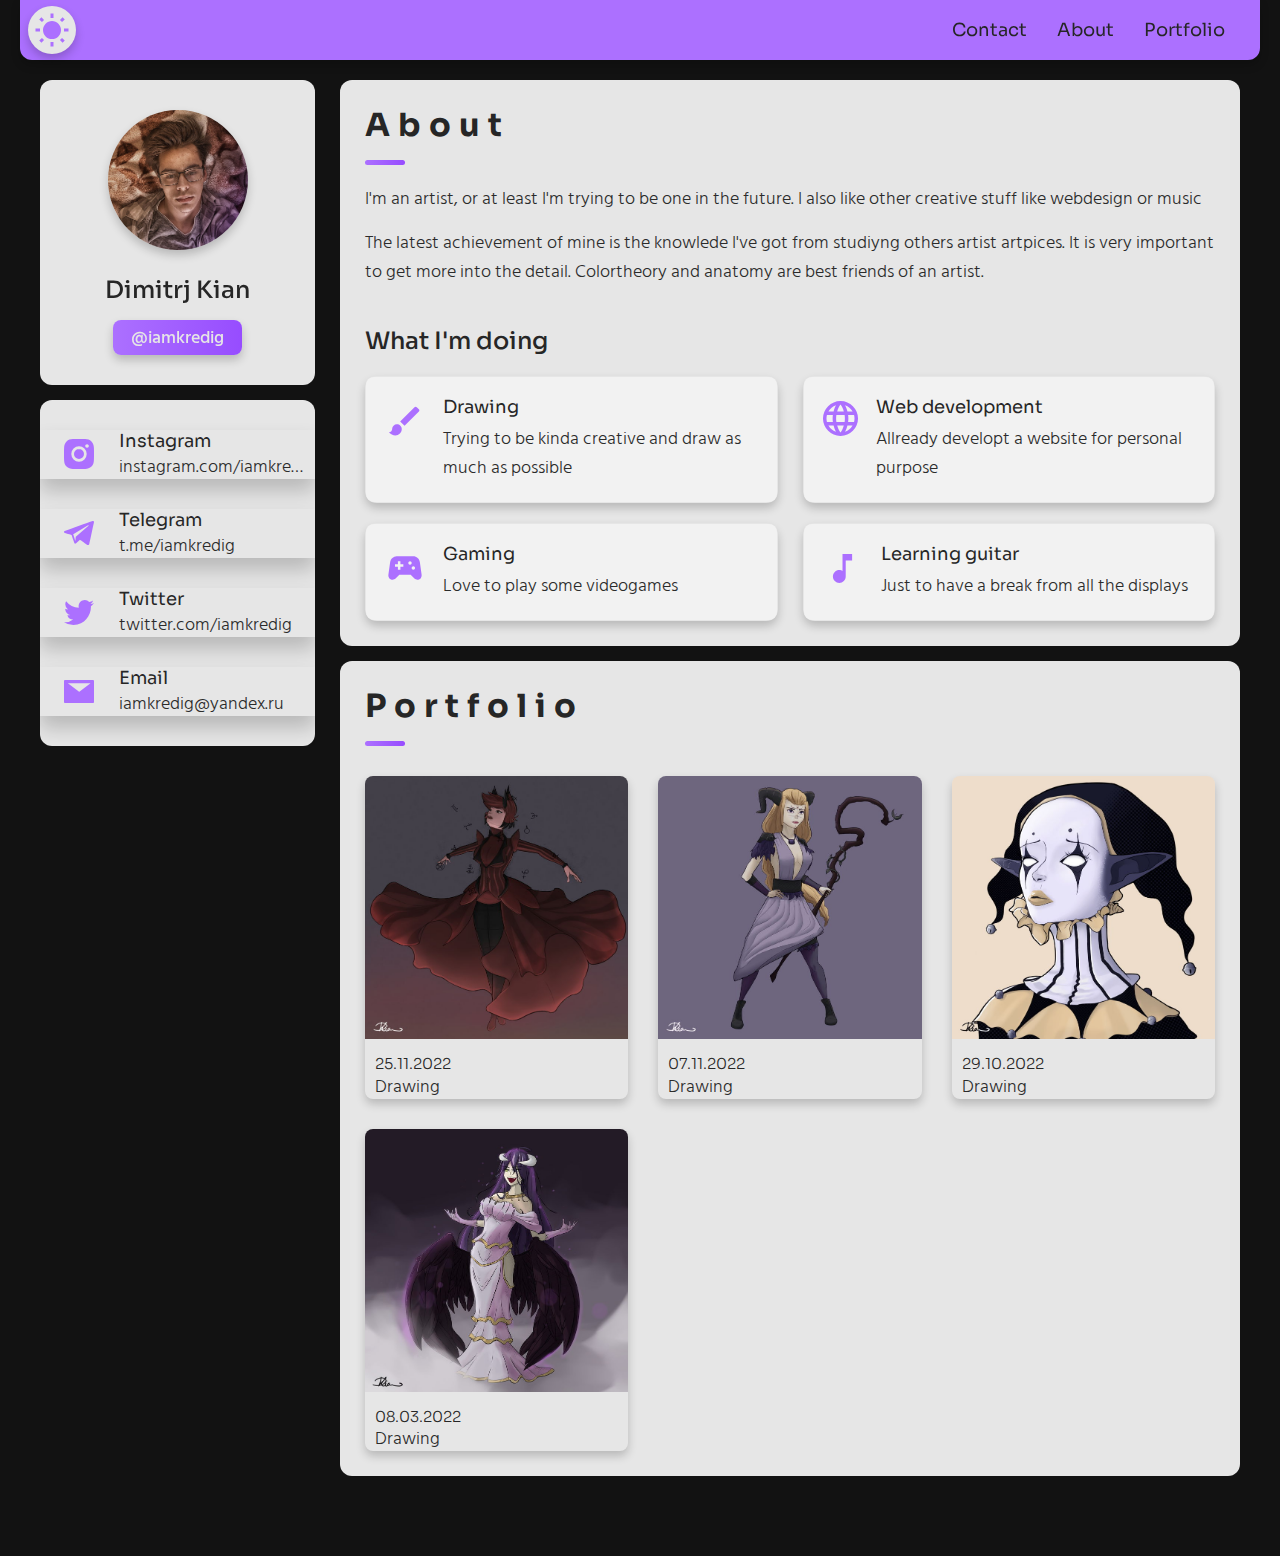
==== index.html @ 15c7c81c "added icons added shadow to navbar toggle" ====
<!DOCTYPE html>
<html lang="en">
  <head>
    <meta charset="UTF-8" />
    <meta http-equiv="X-UA-Compatible" content="IE=edge" />
    <meta name="viewport" content="width=device-width, initial-scale=1.0" />
    <title>iamkredig</title>

    <link
      rel="shortcut icon"
      href="./assets/icons/icon-backpack.svg"
      type="image/x-icon"
    />

    <link rel="stylesheet" href="./assets/css/style.css" />

    <link rel="preconnect" href="https://fonts.googleapis.com" />
    <link rel="preconnect" href="https://fonts.gstatic.com" crossorigin />
    <link
      href="https://fonts.googleapis.com/css2?family=Sora:wght@400;500;600;700;800&family=Hind+Madurai:wght@300;500&display=swap"
      rel="stylesheet"
    />
  </head>

  <body>
    <!-- #NAVBAR -->

    <nav class="navbar">
      <button class="toggle-nav-button">
        <img
            src="./assets/icons/icon-menu.svg"
            class="menu-icon"
            alt="dark icon"
        />
        <button1 class="toggle-dark-button-in-menu"
          ><img
            src="./assets/icons/icon-dark.svg"
            class="setting-icon"
            alt="dark icon"
        /></button1>
      </button>

      <button class="toggle-dark-button">
        <img
          src="./assets/icons/icon-dark.svg"
          class="setting-icon"
          alt="dark icon"
        />
      </button>

      <ul class="navbar-list">
        <li class="navbar-item">
          <a href="#contact" class="navbar-link">Contact</a>
        </li>
        <li class="navbar-item">
          <a href="#about" class="navbar-link">About</a>
        </li>
        <!--
      <li class="navbar-item"><a href="#" class="navbar-link">Resume</a></li>
      -->
        <li class="navbar-item">
          <a href="#portfolio" class="navbar-link">Portfolio</a>
        </li>
      </ul>
    </nav>

    <main>
      <!-- #SIDEBAR -->

      <aside class="sidebar" data-sidebar>
        <div class="sidebar-info">
          <figure class="avatar-box">
            <img
              src="./assets/images/my-avatar.jpg"
              alt="Dimitrj Kian"
              width="90"
            />
          </figure>

          <div class="info-content">
            <h2 class="name">Dimitrj Kian</h2>
            <p class="title">@iamkredig</p>
          </div>
        </div>

        <div class="sidebar-info_more" id="contact">
          <ul class="contacts-list">
            <button class="contact-button shorted">
              <li class="contact-item">
                <a href="https://Instagram.com/iamkredig">
                  <div class="icon-box">
                    <img
                      class="icon"
                      src="./assets/icons/icon-insta.svg"
                      alt="world icon"
                      width="30"
                    />
                  </div>

                  <div class="contact-info">
                    <h4 class="contact-title">Instagram</h4>
                    <a
                      href="https://Instagram.com/iamkredig"
                      class="contact-link"
                      >instagram.com/iamkredig</a
                    >
                  </div>
                </a>
              </li>
            </button>

            <button class="contact-button">
              <li class="contact-item">
                <a href="https://t.me/iamkredig">
                  <div class="icon-box">
                    <img
                      class="icon"
                      src="./assets/icons/icon-telegram.svg"
                      alt="telegram icon"
                      width="30"
                    />
                  </div>

                  <div class="contact-info">
                    <h4 class="contact-title">Telegram</h4>
                    <a href="https://t.me/iamkredig" class="contact-link"
                      >t.me/iamkredig</a
                    >
                  </div>
                </a>
              </li>
            </button>

            <button class="contact-button">
              <li class="contact-item">
                <a href="https://twitter.com/iamkredig">
                  <div class="icon-box">
                    <img
                      class="icon"
                      src="./assets/icons/icon-twitter.svg"
                      alt="twitter icon"
                      width="30"
                    />
                  </div>

                  <div class="contact-info">
                    <h4 class="contact-title">Twitter</h4>

                    <a href="https://twitter.com/iamkredig" class="contact-link"
                      >twitter.com/iamkredig</a
                    >
                  </div>
                </a>
              </li>
            </button>

            <button class="contact-button">
              <li class="contact-item">
                <a href="mailto:iamkredig@yandex.ru">
                  <div class="icon-box">
                    <img
                      class="icon"
                      src="./assets/icons/icon-mail.svg"
                      alt="mail icon"
                      width="30"
                    />
                  </div>

                  <div class="contact-info">
                    <h4 class="contact-title">Email</h4>
                    <a href="mailto:iamkredig@yandex.ru" class="contact-link"
                      >iamkredig@yandex.ru</a
                    >
                  </div>
                </a>
              </li>
            </button>
          </ul>
        </div>
      </aside>

      <!-- #main-content-->

      <div class="main-content">
        <!-- #ABOUT -->

        <article class="about" data-page="about" id="about">
          <header>
            <h2 class="article-title">About</h2>
          </header>

          <section class="about-text">
            <p>
              I'm an artist, or at least I'm trying to be one in the future. I
              also like other creative stuff like webdesign or music
            </p>

            <p>
              The latest achievement of mine is the knowlede I've got from
              studiyng others artist artpices. It is very important to get more
              into the detail. Colortheory and anatomy are best friends of an
              artist.
            </p>
          </section>

          <!-- service -->

          <section class="service">
            <h3 class="service-title">What I'm doing</h3>

            <ul class="service-list">
              <li class="service-item">
                <div class="service-icon-box">
                  <img
                    class="icon"
                    src="./assets/icons/icon-brush.svg"
                    alt="drawing icon"
                    width="40"
                  />
                </div>

                <div class="service-content-box">
                  <h4 class="service-item-title">Drawing</h4>

                  <p class="service-item-text">
                    Trying to be kinda creative and draw as much as possible
                  </p>
                </div>
              </li>

              <li class="service-item">
                <div class="service-icon-box">
                  <img
                    class="icon"
                    src="./assets/icons/icon-world.svg"
                    alt="internet icon"
                    width="35"
                  />
                </div>

                <div class="service-content-box">
                  <h4 class="service-item-title">Web development</h4>

                  <p class="service-item-text">
                    Allready developt a website for personal purpose
                  </p>
                </div>
              </li>

              <li class="service-item">
                <div class="service-icon-box">
                  <img
                    class="icon"
                    src="./assets/icons/icon-gamepad.svg"
                    alt="gaming icon"
                    width="40"
                  />
                </div>

                <div class="service-content-box">
                  <h4 class="service-item-title">Gaming</h4>

                  <p class="service-item-text">Love to play some videogames</p>
                </div>
              </li>

              <li class="service-item">
                <div class="service-icon-box">
                  <img
                    class="icon"
                    src="./assets/icons/icon-music_note.svg"
                    alt="music icon"
                    width="40"
                  />
                </div>

                <div class="service-content-box">
                  <h4 class="service-item-title">Learning guitar</h4>

                  <p class="service-item-text">
                    Just to have a break from all the displays
                  </p>
                </div>
              </li>
            </ul>
          </section>
        </article>

        <!-- #RESUME -->
      <!-- 
      <article class="resume" data-page="resume" id="resume">

        <header>
          <h2 class="article-title">Resume</h2>
        </header>

        <section class="timeline">

          <div class="title-wrapper">
            <div class="icon-box">
              <img class="icon" src="./assets/icons/icon-backpack.svg" width="25px">
            </div>

            <h3>Education</h3>
          </div>

          <ol class="timeline-list">

            <li class="timeline-item">

              <h4 class=" timeline-item-title">University school of the arts</h4>

              <span>2007 — 2008</span>

              <p class="timeline-text">
                Nemo enims ipsam voluptatem, blanditiis praesentium voluptum delenit atque corrupti, quos dolores et
                quas molestias
                exceptur.
              </p>

            </li>

            <li class="timeline-item">

              <h4 class="timeline-item-title">New york academy of art</h4>

              <span>2006 — 2007</span>

              <p class="timeline-text">
                Ratione voluptatem sequi nesciunt, facere quisquams facere menda ossimus, omnis voluptas assumenda est
                omnis..
              </p>

            </li>

            <li class="timeline-item">

              <h4 class="timeline-item-title">High school of art and design</h4>

              <span>2002 — 2004</span>

              <p class="timeline-text">
                Duis aute irure dolor in reprehenderit in voluptate, quila voluptas mag odit aut fugit, sed consequuntur
                magni dolores
                eos.
              </p>

            </li>
          </ol>
        </section>

        <section class="timeline">

          <div class="title-wrapper">
            <div class="icon-box">
              <img class="icon" src="./assets/icons/icon-book.svg" width="25px">
            </div>

            <h3>Experience</h3>
          </div>

          <ol class="timeline-list">

            <li class="timeline-item">

              <h4 class="timeline-item-title">Creative director</h4>

              <span>2015 — Present</span>

              <p class="timeline-text">
                Nemo enim ipsam voluptatem blanditiis praesentium voluptum delenit atque corrupti, quos dolores et qvuas
                molestias
                exceptur.
              </p>
            </li>

            <li class="timeline-item">

              <h4 class="timeline-item-title">Art director</h4>

              <span>2013 — 2015</span>

              <p class="timeline-text">
                Nemo enims ipsam voluptatem, blanditiis praesentium voluptum delenit atque corrupti, quos dolores et
                quas molestias
                exceptur.
              </p>

            </li>

            <li class="timeline-item">

              <h4 class="timeline-item-title">Web designer</h4>

              <span>2010 — 2013</span>

              <p class="timeline-text">
                Nemo enims ipsam voluptatem, blanditiis praesentium voluptum delenit atque corrupti, quos dolores et
                quas molestias
                exceptur.
              </p>
            </li>
          </ol>
        </section>
      </article>
  -->

        <!-- #PORTFOLIO -->

        <article class="portfolio" data-page="portfolio" id="portfolio">
          <header>
            <h2 class="article-title">Portfolio</h2>
          </header>

          <section class="projects">
            <!--
          <ul class="filter-list">

            <li class="filter-item">
              <button class="active" data-filter-btn>All</button>
            </li>

            <li class="filter-item">
              <button data-filter-btn>Drawing</button>
            </li>

          </ul>
          <div class="filter-select-box">

            <button class="filter-select" data-select>

              <div class="select-value" data-selecct-value><h4>Select category</h4></div>

            </button>

            <ul class="select-list">

              <li class="select-item">
                <button data-select-item><a>All</a></button>
              </li>

              <li class="select-item">
                <button data-select-item><a>Drawing</a></button>
              </li>
            </ul>
          </div>
        -->

            <ul class="project-list">
              <li
                class="project-item active"
                data-filter-item
                data-category="drawing"
              >
                <a href="https://www.instagram.com/p/ClZCDpPtUnn/">
                  <figure class="project-img">
                    <div class="project-item-icon-box">
                      <img
                        class="icon"
                        src="./assets/icons/icon-visibility.svg"
                        alt="eye icon"
                        width="25px"
                      />
                    </div>

                    <img
                      src="./assets/images/4.jpg"
                      alt="drawing"
                      loading="lazy"
                    />
                  </figure>
                </a>
                <h5 class="project-title">25.11.2022</h5>

                <p class="project-category">Drawing</p>
              </li>

              <li
                class="project-item active"
                data-filter-item
                data-category="drawing"
              >
                <a href="https://www.instagram.com/p/Cko04FyNpaf/">
                  <figure class="project-img">
                    <div class="project-item-icon-box">
                      <img
                        class="icon"
                        src="./assets/icons/icon-visibility.svg"
                        lt="eye icon"
                        width="25px"
                      />
                    </div>

                    <img
                      src="./assets/images/3.jpg"
                      alt="drawing"
                      loading="lazy"
                    />
                  </figure>
                </a>

                <h5 class="project-title">07.11.2022</h5>

                <p class="project-category">Drawing</p>
              </li>

              <li
                class="project-item active"
                data-filter-item
                data-category="drawing"
              >
                <a href="https://www.instagram.com/p/CkT1-5ntFcP/">
                  <figure class="project-img">
                    <div class="project-item-icon-box">
                      <img
                        class="icon"
                        src="./assets/icons/icon-visibility.svg"
                        lt="eye icon"
                        width="25px"
                      />
                    </div>

                    <img
                      src="./assets/images/2.jpg"
                      alt="drawing"
                      loading="lazy"
                    />
                  </figure>
                </a>
                <h5 class="project-title">29.10.2022</h5>

                <p class="project-category">Drawing</p>
              </li>

              <li
                class="project-item active"
                data-filter-item
                data-category="drawing"
              >
                <a href="https://www.instagram.com/p/CdTXBWwNpAs/">
                  <figure class="project-img">
                    <div class="project-item-icon-box">
                      <img
                        class="icon"
                        src="./assets/icons/icon-visibility.svg"
                        lt="eye icon"
                        width="25px"
                      />
                    </div>

                    <img
                      src="./assets/images/1.jpg"
                      alt="drawing"
                      loading="lazy"
                    />
                  </figure>
                </a>
                <h5 class="project-title">08.03.2022</h5>

                <p class="project-category">Drawing</p>
              </li>
            </ul>
          </section>
        </article>
      </div>
    </main>

    <!-- js link -->
    <script src="./assets/js/script.js"></script>
  </body>
</html>
---- assets/css/style.css ----
/*copyright 2022 @codewithsadee*/

/* ----------------------------------------------
 * Generated by Animista on 2022-11-26 21:26:26
 * Licensed under FreeBSD License.
 * See http://animista.net/license for more info. 
 * w: http://animista.net, t: @cssanimista
 * ---------------------------------------------- */

/*smooth scrolling*/

html {
  scroll-behavior: smooth;
}

/*#CUSTOM PROPERTY*/

:root {
  /*colors*/

  --headline-color: hsl(0, 0%, 15%);
  --text-color: hsl(0, 0%, 17%);
  --text-color-highlight: hsl(0, 0%, 90%);

  --violett-accent: hsl(265, 100%, 72%);
  --violett-accent-gradient: linear-gradient(
    to right,
    hsl(265, 100%, 72%),
    hsl(265, 100%, 65%)
  );

  --bg-1: hsl(0, 0%, 7%);
  --bg-2: hsl(0, 0%, 90%);
  --bg-3: hsl(0, 0%, 95%);

  /*typography*/

  --ff-headline: "Sora", sans-serif;
  --ff-text: "Hind Madurai", sans-serif;

  --fs-1: 28px;
  --fs-2: 24px;
  --fs-3: 17px;
  --fs-4: 16px;
  --fs-5: 15px;
  --fs-6: 14px;
  --fs-7: 13px;
  --fs-8: 11px;

  --fw-300: 300;
  --fw-400: 400;
  --fw-500: 500;
  --fw-600: 600;
  --fw-700: 700;

  /*transition*/

  --transition-1: 0.25s ease;
  --transition-1-5: 0.35s ease-in-out;
  --transition-2: 0.5s ease-in-out;

  /*navbar*/

  --navbar-height: 60px;

  /*box shadow*/
  --box-shadow-1: 0 5px 10px 0 rgba(0, 0, 0, 0.2);
  --box-shadow-2: 0 12px 20px 0 rgba(0, 0, 0, 0.2);
}

/*#RESET*/

*,
*::before,
*::after {
  margin: 0;
  padding: 0;
  box-sizing: border-box;
}

a {
  text-decoration: none;
}

li {
  list-style: none;
}

/*#REUSED STYLE*/

body.dark-mode {
  --headline-color: hsl(0, 0%, 90%);
  --text-color: hsl(0, 0%, 80%);
  --text-color-highlight: hsl(0, 0%, 7%);

  --violett-accent: hsl(265, 100%, 72%);
  --violett-accent-gradient: linear-gradient(
    to right,
    hsl(265, 100%, 72%),
    hsl(265, 100%, 65%)
  );

  --bg-1: hsl(0, 0%, 7%);
  --bg-2: hsl(0, 0%, 15%);
  --bg-3: hsl(0, 0%, 17%);
}

img,
a,
button,
time,
span {
  display: block;
}

button {
  font: inherit;
  background: none;
  border: none;
  text-align: left;
  cursor: pointer;
}

::selection {
  background: var(--violett-accent);
  color: var(--bg-1);
}

:focus {
  outline-color: var(--violett-accent);
}

body {
  background: var(--bg-1);
}

.sidebar {
  padding-bottom: 15px;
  z-index: 1;
}

article {
  background: var(--bg-2);
  padding: 15px;
  border-radius: 12px;
  z-index: 1;
  transition: var(--transition-1-5);
}

.separator {
  opacity: 0;
  width: 100%;
  height: 1px;
  margin: 16px 0;
}

.icon-box {
  position: relative;
  width: 48px;
  height: 48px;
  margin-left: 15px;
  display: flex;
  justify-content: center;
  align-items: center;
  z-index: 1;
}

.icon-box::before {
  content: "";
  position: absolute;
  inset: 1px;
  border-radius: inherit;
  z-index: -1;
}

h2,
h3,
h4,
h5 {
  color: var(--headline-color);
  font-family: var(--ff-headline);
}

h2 {
  font-size: var(--fs-2);
  font-weight: var(--fw-700);
  letter-spacing: 0.5rem;
}
h3 {
  font-size: var(--fs-3);
  font-weight: var(--fw-500);
}
h4 {
  font-size: var(--fs-4);
  font-weight: var(--fw-400);
}
h5 {
  font-size: var(--fs-5);
  font-weight: var(--fw-300);
}

a,
p {
  font-family: var(--ff-text);
  font-size: var(--fs-4);
  font-weight: var(--fw-300);
  color: var(--text-color);
}

.article-title {
  margin-bottom: 30px;
  position: relative;
  padding-bottom: 7px;
}

.article-title::after {
  content: "";
  position: absolute;
  bottom: 0;
  left: 0;
  width: 30px;
  height: 3px;
  background: var(--violett-accent-gradient);
  border-radius: 3px;
}

.has-scrollbar::-webkit-scrollbar {
  width: 5px; /* for vertical scrollbar */
  height: 5px; /* for horizontal scrollbar */
}

.has-scrollbar::-webkit-scrollbar-track {
  background: var(--violett-accent-gradient);
  border-radius: 5px;
}

.has-scrollbar::-webkit-scrollbar-thumb {
  background: var(--violett-accent);
  border-radius: 5px;
}

.has-scrollbar::-webkit-scrollbar-button {
  width: 20px;
}

/*#MAIN*/

main {
  margin: 15px 12px;
  min-width: 259px;
}

/*#SIDEBAR*/

.sidebar {
  overflow: hidden;
  transition: var(--transition-1-5);
}

.sidebar-info {
  background: var(--bg-2);
  border-radius: 12px;
  margin-bottom: 15px;
  position: relative;
  display: flex;
  justify-content: flex-start;
  align-items: center;
  gap: 15px;
  padding-top: 30px;
  padding-bottom: 30px;
  transition: var(--transition-1-5);
}

.sidebar-info_more {
  padding-top: 30px;
  padding-bottom: 30px;
  background: var(--bg-2);
  border-radius: 12px;
  transition: var(--transition-1-5);
}

.avatar-box {
  margin-left: 15px;
  margin-right: 15px;
}

.avatar-box img {
  width: 90px;
  object-fit: cover;
  border-radius: 50%;
  box-shadow: var(--box-shadow-1);
}

.name {
  letter-spacing: normal;
}
.info-content .name {
  margin-bottom: 10px;
}

.info-content .title {
  box-shadow: var(--box-shadow-1);
  background: var(--violett-accent-gradient);
  color: var(--bg-2);
  font-weight: var(--fw-500);
  width: max-content;
  padding: 3px 12px;
  border-radius: 8px;
}

.contacts-list {
  display: grid;
  grid-template-columns: 1fr;
  gap: 16px;
}

.contact-item {
  box-shadow: var(--box-shadow-2);
  display: flex;
  align-items: center;
  gap: 16px;
}

.contact-button {
  background-color: var(--bg-2);
  transition-duration: 0.4s;
}

.contact-button:hover {
  background-color: var(--bg-3);
}

.contact-title {
  text-transform: capitalize;
  margin-bottom: 2px;
}

/*#NAVBAR*/

.navbar {
  box-shadow: var(--box-shadow-1);
  position: fixed;
  display: flex;
  align-items: center;
  justify-content: space-between;
  top: 0;
  margin-left: 20px;
  border-radius: 0 0 12px 12px;
  background-color: var(--violett-accent);
  height: var(--navbar-height);
  width: calc(100% - 40px);
  z-index: 100;
}

.toggle-dark-button,
.toggle-dark-button-in-menu {
  z-index: 102;
  margin-left: 8px;
  width: 48px;
  height: 48px;
  background: var(--text-color-highlight);
  cursor: pointer;
  border-radius: 48px;
  box-shadow: var(--box-shadow-1);
}

.toggle-dark-button {
  display: block;
}

.setting-icon {
  display: block;
  width: 48px;
  height: 48px;
  padding: 6px;
}

.toggle-nav-button {
  display: none;
  width: 48px;
  height: 48px;
  background: var(--violett-accent);
  cursor: pointer;
  border-radius: 48px;
  box-shadow: var(--box-shadow-1);
  align-items: center;
}

.menu-icon {
  display: block;
  width: 48px;
  height: 48px;
  padding: 6px;
  cursor: pointer;
  right: 0;
}

.navbar-list {
  margin-right: 20px;
  justify-content: flex-end;
}

.navbar-item {
  flex-direction: row;
  float: left;
  position: relative;
  margin: 0 15px;
  height: var(--navbar-height);
}

.navbar-link {
  font-family: var(--ff-headline);
  font-size: var(--fs-4);
  font-weight: var(--fw-400);
  color: var(--headline-color);
  text-transform: capitalize;
  display: flex;
  align-items: center;
  justify-content: center;
  height: var(--navbar-height);
}

.navbar-link.active,
.navbar-link:hover {
  color: var(--text-color-highlight);
  transition: var(--transition-1);
  box-shadow: var(--box-shadow-1);
}

.navbar.hidden {
  top: 0;
  transform: translateY(-100%);
  transition: var(--transition-1);
}

/*#ABOUT*/

.about .article-title {
  margin-bottom: 15px;
}

.about-text {
  line-height: 1.6;
}

.about-text p {
  margin-bottom: 15px;
}

/*#service */

.service-title {
  margin-bottom: 20px;
}

.service-list {
  display: grid;
  grid-template-columns: 1fr;
  gap: 20px;
}

.service-item {
  box-shadow: var(--box-shadow-1);
  position: relative;
  padding: 20px;
  border-radius: 12px;
  z-index: 1;
}

.service-item::before {
  content: "";
  position: absolute;
  inset: 1px;
  background: var(--bg-3);
  border-radius: 8px;
  z-index: -1;
}

.service-icon-box {
  margin-bottom: 10px;
}

.service-icon-box img {
  margin: auto;
}

.service-content-box {
  text-align: center;
}

.service-item-title {
  margin-bottom: 7px;
}

.service-item-text {
  line-height: 1.6;
}

/*#RESUME*/

/*education and experience */

/* .timeline { margin-bottom: 30px; }

.timeline .title-wrapper {
  display: flex;
  align-items: center;
  gap: 15px;
  margin-bottom: 25px;
}

.timeline-list {
  font-size: var(--fs-6);
  margin-left: 45px;
}

.timeline-item { position: relative; }

.timeline-item:not(:last-child) { margin-bottom: 20px; }

.timeline-item-title {
  font-size: var(--fs-6);
  line-height: 1.3;
  margin-bottom: 7px;
}

.timeline-list span {
  color: var(--violett-accent);
  font-weight: var(--fw-400);
  line-height: 1.6;
}

.timeline-item:not(:last-child)::before {
  content: "";
  position: absolute;
  top: -25px;
  left: -30px;
  width: 1px;
  height: calc(100% + 50px);
}

.timeline-item::after {
  content: "";
  position: absolute;
  top: 5px;
  left: -33px;
  height: 6px;
  width: 6px;
  background: var(--violett-accent-gradient);
  border-radius: 50%;
}

.timeline-text {
  color: var(--text-color);
  font-weight: var(--fw-300);
  line-height: 1.6;
}

/*#PORTFOLIO*/

.portfolio {
  margin-top: 15px;
}
/*.filter-list { display: none; }

.filter-select-box {
  position: relative;
  margin-bottom: 25px;
}

.filter-select {
  background: var(--bg-3);
  color: var(--headline-color);
  display: flex;
  justify-content: space-between;
  align-items: center;
  width: 100%;
  padding: 12px 16px;
  border-radius: 14px;
  font-size: var(--fs-6);
  font-weight: var(--fw-600);
  font-family: var(--ff-headline);
}

.filter-select.active .select-icon { transform: rotate(0.5turn); }

.select-list {
  background: var(--bg-1);
  position: absolute;
  top: calc(100% + 6px);
  width: 100%;
  padding: 6px;
  border-radius: 14px;
  z-index: 2;
  opacity: 0;
  visibility: hidden;
  pointer-events: none;
  transition: 0.15s ease-in-out;
}

.filter-select.active + .select-list {
  opacity: 1;
  visibility: visible;
  pointer-events: all;
}

.select-item button {
  background: var(--bg-1);
  text-transform: capitalize;
  width: 100%;
  padding: 8px 10px;
  border-radius: 8px;
}

.select-item button:hover { --bg-1: hsl(240, 2%, 20%); }
*/
.project-list {
  display: grid;
  grid-template-columns: 1fr;
  gap: 30px;
  margin-bottom: 10 px;
}

.project-item {
  display: none;
}

.project-item.active {
  display: block;
  border-radius: 8px;
  box-shadow: var(--box-shadow-1);
  animation: scaleUp 0.25s ease forwards;
}

@keyframes scaleUp {
  0% {
    transform: scale(0.5);
  }
  100% {
    transform: scale(1);
  }
}

.project-item > a {
  width: 100%;
}

.project-img {
  position: relative;
  width: 100%;
  border-radius: 8px 8px 0 0;
  overflow: hidden;
  margin-bottom: 15px;
}

.project-img::before {
  content: "";
  position: absolute;
  top: 0;
  left: 0;
  width: 100%;
  height: 100%;
  background: transparent;
  z-index: 1;
  transition: var(--transition-1);
}

.project-item > a:hover .project-img::before {
  background: hsla(0, 0%, 0%, 0.6);
}

.project-item-icon-box {
  --scale: 0.8;
  background-color: var(--bg-3);
  color: var(--violett-accent);
  position: absolute;
  top: 50%;
  left: 50%;
  transform: translate(-50%, -50%) scale(var(--scale));
  padding: 18px;
  border-radius: 12px;
  opacity: 0;
  z-index: 1;
  transition: var(--transition-1);
}

.project-item > a:hover .project-item-icon-box {
  --scale: 1;
  opacity: 1;
}

.project-img img {
  width: 100%;
  height: 100%;
  object-fit: cover;
  transition: var(--transition-1);
}

.project-item > a:hover img {
  transform: scale(1.1);
}

.project-title,
.project-category {
  margin-left: 10px;
}

.project-title {
  font-family: var(--ff-headline);
  text-transform: capitalize;
  line-height: 1.3;
}

/*#RESPONSIVE*/

@media (min-width: 450px) {
  /*#PORTFOLIO*/

  .project-img {
    height: auto;
  }

  .main {
    margin-top: 100px;
  }
}

@media (min-width: 580px) {
  /*CUSTOM PROPERTY*/

  :root {
    /*typography*/

    --fs-1: 36px;
    --fs-2: 32px;
    --fs-3: 24px;
    --fs-4: 18px;
    --fs-6: 15px;
    --fs-7: 15px;
    --fs-8: 12px;
  }

  /*#REUSED STYLE*/

  .sidebar {
    width: 520px;
    margin-inline: auto;
    padding: 0;
  }

  article {
    width: 520px;
    margin-inline: auto;
    padding: 25px;
  }

  .article-title {
    padding-bottom: 15px;
  }

  .article-title::after {
    width: 40px;
    height: 5px;
  }

  .icon-box {
    width: 48px;
    height: 48px;
    border-radius: 12px;
  }

  /*#SIDEBAR*/

  .sidebar {
    margin-bottom: 15px;
  }

  .sidebar-info {
    gap: 25px;
  }

  .avatar-box img {
    width: 140px;
  }

  .info-content .name {
    margin-bottom: 15px;
  }

  .info-content .title {
    padding: 5px 18px;
  }

  .separator {
    margin: 32px 0;
  }

  .contacts-list {
    gap: 20px;
  }

  .contact-info {
    max-width: calc(100% - 64px);
    width: calc(100% - 64px);
  }

  /*#ABOUT*/

  .about .article-title {
    margin-bottom: 20px;
  }

  .about-text {
    margin-bottom: 40px;
  }

  /* service */

  .service-item {
    display: flex;
    justify-content: flex-start;
    align-items: flex-start;
    gap: 18px;
  }

  .service-icon-box {
    margin-bottom: 0;
    margin-top: 5px;
  }

  .service-content-box {
    text-align: left;
  }

  /*#RESUME*/

  .timeline-list {
    margin-left: 65px;
  }

  .timeline-item:not(:last-child)::before {
    left: -40px;
  }

  .timeline-item::after {
    height: 8px;
    width: 8px;
    left: -43px;
  }

  .skills-item:not(:last-child) {
    margin-bottom: 25px;
  }
}

@media (max-width: 768px) {
  .navbar {
    box-shadow: none;
    margin: 0;
    width: 100%;
    background: transparent;
    height: 100px;
  }

  .toggle-dark-button {
    display: none;
  }

  .toggle-dark-button-in-menu {
    display: none;
  }
  .toggle-nav-button.active .toggle-dark-button-in-menu {
    display: block;
    z-index: 103;
    margin-left: 4px;
    height: 40px;
    width: 40px;
  }

  .setting-icon {
    display: block;
    width: 40px;
    height: 40px;
    padding: 6px;
  }

  .navbar.active {
    background: var(--bg-1);
  }

  .navbar-list {
    position: fixed;
    width: 100%;
    background-color: var(--bg-1);
    top: 100px;
    left: 0;
    right: 0;
    text-align: center;
    display: none;
    animation: flyin 0.5s ease-in-out;
  }

  @keyframes flyin {
    0% {
      transform: translateX (+100%);
    }
    100% {
      transform: translateX (0);
    }
  }

  .navbar.active .navbar-list {
    display: block;
    animation: flyin 0.5s ease-in-out;

    transition: var(--transition-2);
  }

  .navbar-item {
    display: block;
    width: 100%;
    margin: 0;
    box-shadow: var(--box-shadow-1);
  }

  .navbar-item:hover {
    background-color: var(--violett-accent);
  }

  .toggle-nav-button {
    position: fixed;
    top: 30px;
    right: 20px;
    display: block;
    z-index: 101;
    transition: var(--transition-1);
  }

  .toggle-nav-button.active {
    width: calc(100% - 40px);
    margin-left: 20px;
  }
  .toggle-nav-button.active .menu-icon {
    display: none;
  }

  .navbar-link {
    color: white;
  }

  .navbar-link:hover {
    color: black;
    transition: var(--transition-1);
    box-shadow: var(--box-shadow-1);
  }
}

@media (min-width: 768px) {
  /*REUSED STYLE*/

  .sidebar,
  article {
    width: 700px;
  }

  .has-scrollbar::-webkit-scrollbar-button {
    width: 100px;
  }

  main {
    margin-top: 80px;
  }

  /*SIDEBAR*/

  .contacts-list {
    grid-template-columns: 1fr 1fr;
    gap: 30px 15px;
  }

  /*PORTFOLIO*/

  .article-title {
    padding-bottom: 20px;
  }

  .filter-select-box {
    display: none;
  }

  .filter-list {
    display: flex;
    justify-content: flex-start;
    align-items: center;
    gap: 25px;
    padding-left: 5px;
    margin-bottom: 30px;
  }

  .filter-item button {
    color: var(--headline-color);
    font-size: var(--fs-4);
    font-family: var(--ff-headline);
    font-weight: var(--fw-300);
    transition: var(--transition-1);
  }

  .filter-item button:hover {
    color: var(--text-color);
  }

  .filter-item button.active {
    color: var(--violett-accent);
  }

  /* portfolio and blog grid */

  .project-list {
    grid-template-columns: 1fr 1fr;
  }
}

@media (min-width: 1024px) {
  /*CUSTOM PROPERTY*/

  /*REUSED STYLE*/

  .sidebar,
  article {
    width: 950px;
  }

  /*MAIN*/

  main {
    margin-bottom: 80px;
  }

  .main-content {
    position: relative;
    width: max-content;
    margin: auto;
  }

  /*ABOUT*/

  /* service */

  .service-list {
    grid-template-columns: 1fr 1fr;
    gap: 20px 25px;
  }

  /*PORTFOLIO*/

  .project-list {
    grid-template-columns: repeat(3, 1fr);
  }
}

@media (min-width: 1250px) {
  /*RESET*/

  body::-webkit-scrollbar {
    width: 20px;
  }

  body::-webkit-scrollbar-track {
    background: var(--bg-1);
  }

  body::-webkit-scrollbar-thumb {
    border: 5px solid var(--bg-1);
    background: hsla(0, 0%, 100%, 0.1);
    border-radius: 20px;
  }

  body::-webkit-scrollbar-thumb:hover {
    background: hsla(0, 0%, 100%, 0.15);
  }

  body::-webkit-scrollbar-button {
    height: 60px;
  }

  /*REUSED STYLE*/

  .sidebar,
  article {
    width: auto;
  }

  /*MAIN*/

  main {
    max-width: 1200px;
    margin-inline: auto;
    display: flex;
    justify-content: center;
    align-items: stretch;
    gap: 25px;
  }

  .main-content {
    min-width: 75%;
    width: 75%;
    margin: 0;
  }

  /*SIDEBAR*/

  .sidebar {
    position: sticky;
    top: 80px;
    height: 100%;
    margin-bottom: 0;
    z-index: 1;
  }

  .sidebar-info {
    flex-direction: column;
  }

  .info-content .name {
    font-size: var(--fs-3);
    font-weight: var(--fw-500);
    white-space: nowrap;
    text-align: center;
  }

  .info-content .title {
    margin: auto;
  }

  .info_more-btn {
    display: none;
  }

  .sidebar-info_more {
    opacity: 1;
    visibility: visible;
  }

  .contacts-list {
    grid-template-columns: 1fr;
  }

  .contact-info :is(.contact-link) {
    white-space: nowrap;
    overflow: hidden;
    text-overflow: ellipsis;
  }

  .contact-link {
    max-width: calc(100% - 10px);
    overflow: hidden;
    white-space: nowrap; /* Don't forget this one */
    text-overflow: ellipsis;
  }

  .separator:last-of-type {
    margin: 15px 0;
  }

  /*RESUME*/

  .timeline-text {
    max-width: 700px;
  }
}
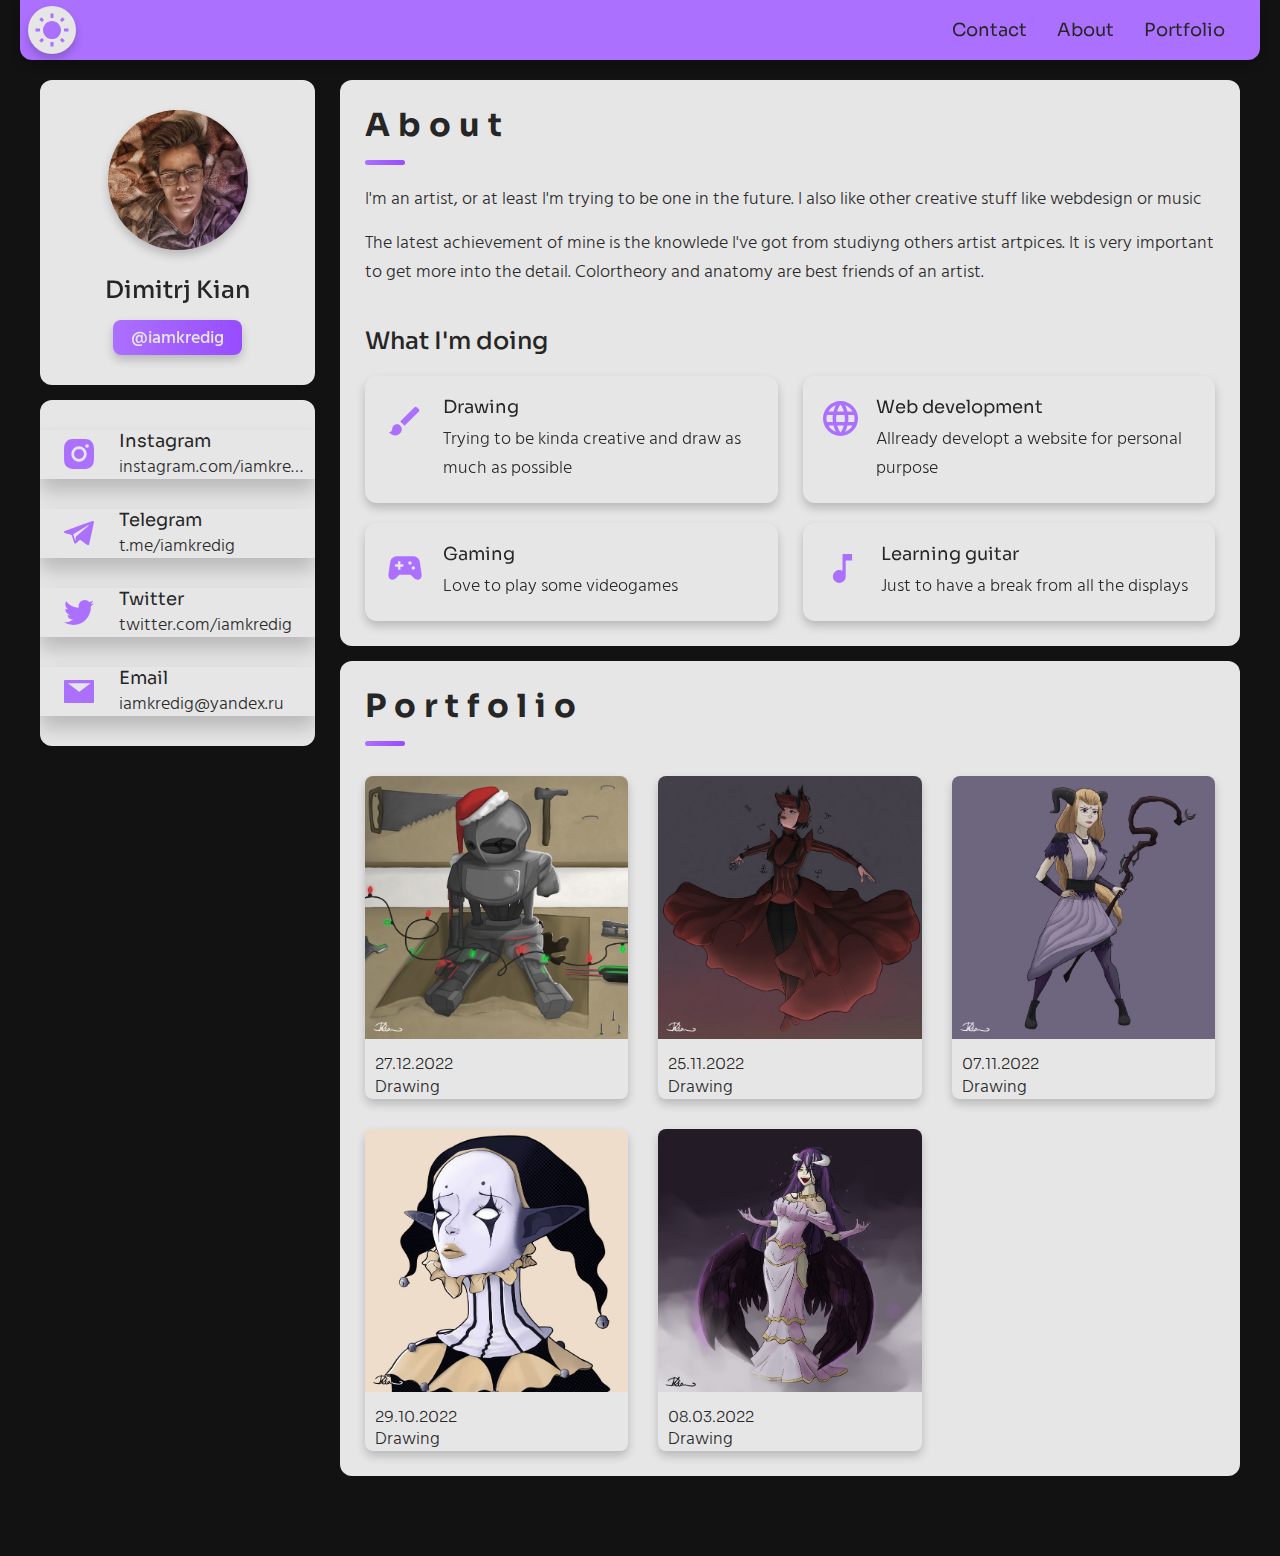
==== commit 8b2d6915: "new drawing" ====
--- a/index.html
+++ b/index.html
@@ -448,6 +448,34 @@
 
             <ul class="project-list">
               <li
+              class="project-item active"
+              data-filter-item
+              data-category="drawing"
+            >
+              <a href="https://www.instagram.com/p/CmpnVNUtpT9/">
+                <figure class="project-img">
+                  <div class="project-item-icon-box">
+                    <img
+                      class="icon"
+                      src="./assets/icons/icon-visibility.svg"
+                      alt="eye icon"
+                      width="25px"
+                    />
+                  </div>
+
+                  <img
+                    src="./assets/images/5.jpg"
+                    alt="drawing"
+                    loading="lazy"
+                  />
+                </figure>
+              </a>
+              <h5 class="project-title">27.12.2022</h5>
+
+              <p class="project-category">Drawing</p>
+            </li>
+
+              <li
                 class="project-item active"
                 data-filter-item
                 data-category="drawing"
--- a/assets/css/style.css
+++ b/assets/css/style.css
@@ -467,11 +467,15 @@
   z-index: 1;
 }
 
+.service-item:hover {
+  background-color: var(--bg-3);
+  transition: var(--transition-1-5);
+}
+
 .service-item::before {
   content: "";
   position: absolute;
   inset: 1px;
-  background: var(--bg-3);
   border-radius: 8px;
   z-index: -1;
 }
@@ -625,6 +629,11 @@
   display: none;
 }
 
+.project-item:hover{
+  background-color: var(--bg-3);
+  transition: var(--transition-1-5);
+}
+
 .project-item.active {
   display: block;
   border-radius: 8px;
@@ -671,8 +680,7 @@
 
 .project-item-icon-box {
   --scale: 0.8;
-  background-color: var(--bg-3);
-  color: var(--violett-accent);
+  background-color: var(--bg-2);
   position: absolute;
   top: 50%;
   left: 50%;
@@ -682,6 +690,7 @@
   opacity: 0;
   z-index: 1;
   transition: var(--transition-1);
+  box-shadow: var(--box-shadow-1);
 }
 
 .project-item > a:hover .project-item-icon-box {
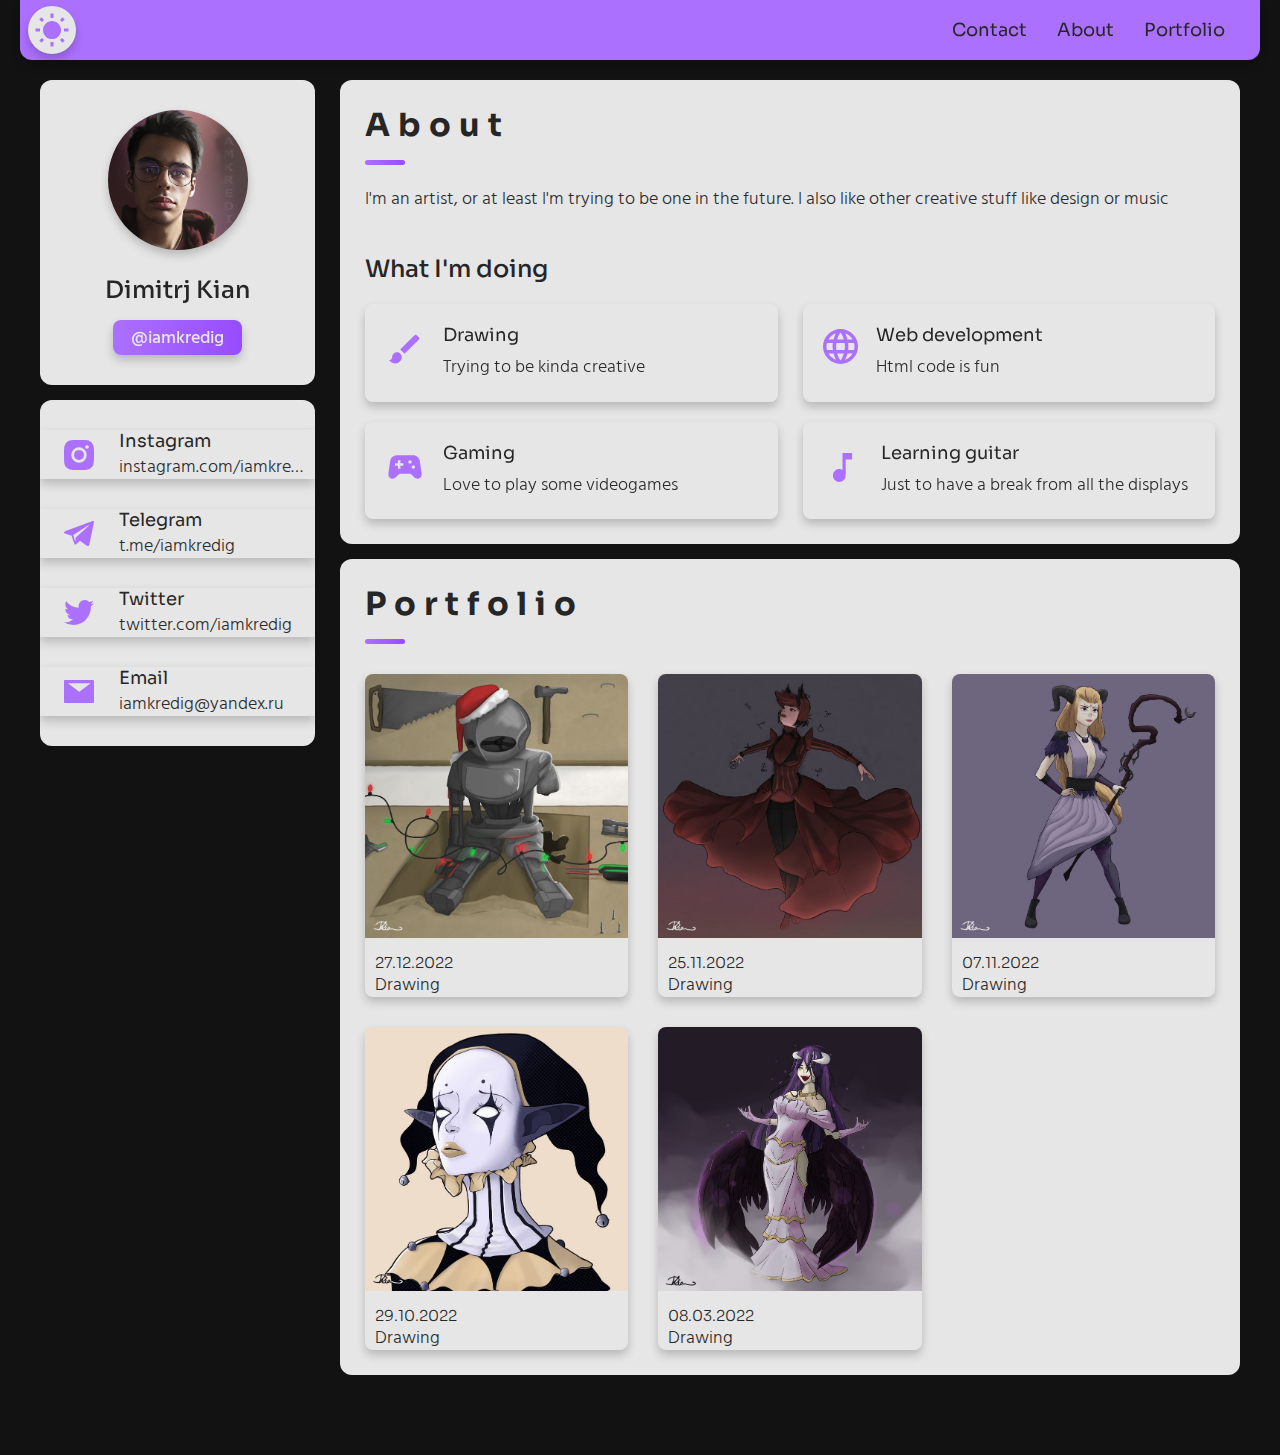
==== commit c938c692: "updated sizing" ====
--- a/index.html
+++ b/index.html
@@ -192,14 +192,7 @@
           <section class="about-text">
             <p>
               I'm an artist, or at least I'm trying to be one in the future. I
-              also like other creative stuff like webdesign or music
-            </p>
-
-            <p>
-              The latest achievement of mine is the knowlede I've got from
-              studiyng others artist artpices. It is very important to get more
-              into the detail. Colortheory and anatomy are best friends of an
-              artist.
+              also like other creative stuff like design or music
             </p>
           </section>
 
@@ -223,7 +216,7 @@
                   <h4 class="service-item-title">Drawing</h4>
 
                   <p class="service-item-text">
-                    Trying to be kinda creative and draw as much as possible
+                    Trying to be kinda creative
                   </p>
                 </div>
               </li>
@@ -242,7 +235,7 @@
                   <h4 class="service-item-title">Web development</h4>
 
                   <p class="service-item-text">
-                    Allready developt a website for personal purpose
+                    Html code is fun
                   </p>
                 </div>
               </li>
@@ -571,7 +564,7 @@
                       <img
                         class="icon"
                         src="./assets/icons/icon-visibility.svg"
-                        lt="eye icon"
+                        alt="eye icon"
                         width="25px"
                       />
                     </div>
--- a/assets/css/style.css
+++ b/assets/css/style.css
@@ -315,7 +315,7 @@
 }
 
 .contact-item {
-  box-shadow: var(--box-shadow-2);
+  box-shadow: var(--box-shadow-1);
   display: flex;
   align-items: center;
   gap: 16px;
@@ -463,7 +463,7 @@
   box-shadow: var(--box-shadow-1);
   position: relative;
   padding: 20px;
-  border-radius: 12px;
+  border-radius: 8px;
   z-index: 1;
 }
 
@@ -716,7 +716,6 @@
 
 .project-title {
   font-family: var(--ff-headline);
-  text-transform: capitalize;
   line-height: 1.3;
 }
 
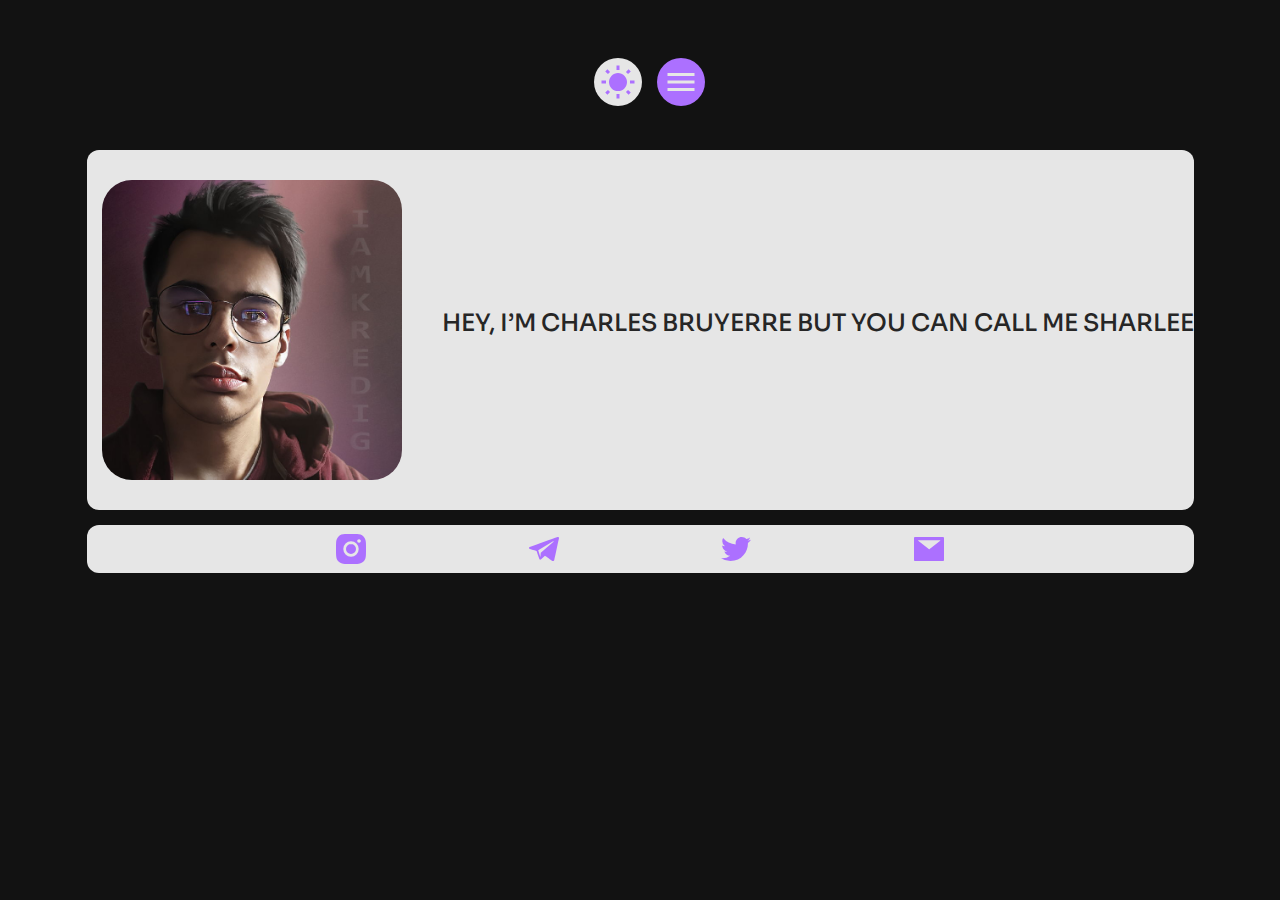
==== commit 35c01a0e: "rebranding" ====
--- a/index.html
+++ b/index.html
@@ -24,566 +24,135 @@
 
   <body>
     <!-- #NAVBAR -->
-
-    <nav class="navbar">
-      <button class="toggle-nav-button">
-        <img
-            src="./assets/icons/icon-menu.svg"
-            class="menu-icon"
-            alt="dark icon"
-        />
-        <button1 class="toggle-dark-button-in-menu"
-          ><img
-            src="./assets/icons/icon-dark.svg"
-            class="setting-icon"
-            alt="dark icon"
-        /></button1>
-      </button>
-
-      <button class="toggle-dark-button">
+    <div class="header">
+      <li>
+        <button class="toggle-dark-button">
         <img
           src="./assets/icons/icon-dark.svg"
           class="setting-icon"
           alt="dark icon"
+          />
+        </button>
+      </li>
+      <li>
+        <button class="toggle-nav-button">
+      <img
+          src="./assets/icons/icon-menu.svg"
+          class="menu-icon"
+          alt="dark icon"
         />
       </button>
-
+      </li>
+    </div>
+    
+    <nav class="navbar">
       <ul class="navbar-list">
         <li class="navbar-item">
-          <a href="#contact" class="navbar-link">Contact</a>
+          <a href="index.html" class="navbar-link">Home</a>
         </li>
         <li class="navbar-item">
-          <a href="#about" class="navbar-link">About</a>
+          <a href="about.html" class="navbar-link">About</a>
         </li>
         <!--
       <li class="navbar-item"><a href="#" class="navbar-link">Resume</a></li>
       -->
         <li class="navbar-item">
-          <a href="#portfolio" class="navbar-link">Portfolio</a>
+          <a href="portfolio.html" class="navbar-link">Portfolio</a>
         </li>
       </ul>
     </nav>
 
     <main>
-      <!-- #SIDEBAR -->
+    <div class="main-content">
+        <!-- #SIDEBAR -->
 
-      <aside class="sidebar" data-sidebar>
-        <div class="sidebar-info">
-          <figure class="avatar-box">
-            <img
-              src="./assets/images/my-avatar.jpg"
-              alt="Dimitrj Kian"
-              width="90"
-            />
-          </figure>
-
-          <div class="info-content">
-            <h2 class="name">Dimitrj Kian</h2>
-            <p class="title">@iamkredig</p>
+        <div class="sidebar" data-sidebar>
+          <div class="sidebar-info">
+            <figure class="avatar-box">
+              <img
+                src="./assets/images/my-avatar.jpg"
+                alt="Dimitrj Kian"
+                width="90"
+              />
+            </figure>
+  
+            <div class="info-content">
+              <h2 class="name">HEY, I’M CHARLES BRUYERRE
+                BUT YOU CAN CALL ME SHARLEE</h2>
+            </div>
+          </div>
+  
+          <div class="sidebar-info_more" id="contact">
+            <ul class="contacts-list">
+              <button class="contact-button">
+                <li class="contact-item">
+                  <a href="https://Instagram.com/iamkredig">
+                    <div class="icon-box">
+                      <img
+                        class="icon"
+                        src="./assets/icons/icon-insta.svg"
+                        alt="world icon"
+                        width="30"
+                      />
+                    </div>
+                  </a>
+                </li>
+              </button>
+  
+              <button class="contact-button">
+                <li class="contact-item">
+                  <a href="https://t.me/iamkredig">
+                    <div class="icon-box">
+                      <img
+                        class="icon"
+                        src="./assets/icons/icon-telegram.svg"
+                        alt="telegram icon"
+                        width="30"
+                      />
+                    </div>
+  
+                    
+                  </a>
+                </li>
+              </button>
+  
+              <button class="contact-button">
+                <li class="contact-item">
+                  <a href="https://twitter.com/iamkredig">
+                    <div class="icon-box">
+                      <img
+                        class="icon"
+                        src="./assets/icons/icon-twitter.svg"
+                        alt="twitter icon"
+                        width="30"
+                      />
+                    </div>
+  
+                   
+                  </a>
+                </li>
+              </button>
+  
+              <button class="contact-button">
+                <li class="contact-item">
+                  <a href="mailto:iamkredig@yandex.ru">
+                    <div class="icon-box">
+                      <img
+                        class="icon"
+                        src="./assets/icons/icon-mail.svg"
+                        alt="mail icon"
+                        width="30"
+                      />
+                    </div>
+  
+                    
+                  </a>
+                </li>
+              </button>
+            </ul>
           </div>
         </div>
-
-        <div class="sidebar-info_more" id="contact">
-          <ul class="contacts-list">
-            <button class="contact-button shorted">
-              <li class="contact-item">
-                <a href="https://Instagram.com/iamkredig">
-                  <div class="icon-box">
-                    <img
-                      class="icon"
-                      src="./assets/icons/icon-insta.svg"
-                      alt="world icon"
-                      width="30"
-                    />
-                  </div>
-
-                  <div class="contact-info">
-                    <h4 class="contact-title">Instagram</h4>
-                    <a
-                      href="https://Instagram.com/iamkredig"
-                      class="contact-link"
-                      >instagram.com/iamkredig</a
-                    >
-                  </div>
-                </a>
-              </li>
-            </button>
-
-            <button class="contact-button">
-              <li class="contact-item">
-                <a href="https://t.me/iamkredig">
-                  <div class="icon-box">
-                    <img
-                      class="icon"
-                      src="./assets/icons/icon-telegram.svg"
-                      alt="telegram icon"
-                      width="30"
-                    />
-                  </div>
-
-                  <div class="contact-info">
-                    <h4 class="contact-title">Telegram</h4>
-                    <a href="https://t.me/iamkredig" class="contact-link"
-                      >t.me/iamkredig</a
-                    >
-                  </div>
-                </a>
-              </li>
-            </button>
-
-            <button class="contact-button">
-              <li class="contact-item">
-                <a href="https://twitter.com/iamkredig">
-                  <div class="icon-box">
-                    <img
-                      class="icon"
-                      src="./assets/icons/icon-twitter.svg"
-                      alt="twitter icon"
-                      width="30"
-                    />
-                  </div>
-
-                  <div class="contact-info">
-                    <h4 class="contact-title">Twitter</h4>
-
-                    <a href="https://twitter.com/iamkredig" class="contact-link"
-                      >twitter.com/iamkredig</a
-                    >
-                  </div>
-                </a>
-              </li>
-            </button>
-
-            <button class="contact-button">
-              <li class="contact-item">
-                <a href="mailto:iamkredig@yandex.ru">
-                  <div class="icon-box">
-                    <img
-                      class="icon"
-                      src="./assets/icons/icon-mail.svg"
-                      alt="mail icon"
-                      width="30"
-                    />
-                  </div>
-
-                  <div class="contact-info">
-                    <h4 class="contact-title">Email</h4>
-                    <a href="mailto:iamkredig@yandex.ru" class="contact-link"
-                      >iamkredig@yandex.ru</a
-                    >
-                  </div>
-                </a>
-              </li>
-            </button>
-          </ul>
-        </div>
-      </aside>
-
-      <!-- #main-content-->
-
-      <div class="main-content">
-        <!-- #ABOUT -->
-
-        <article class="about" data-page="about" id="about">
-          <header>
-            <h2 class="article-title">About</h2>
-          </header>
-
-          <section class="about-text">
-            <p>
-              I'm an artist, or at least I'm trying to be one in the future. I
-              also like other creative stuff like design or music
-            </p>
-          </section>
-
-          <!-- service -->
-
-          <section class="service">
-            <h3 class="service-title">What I'm doing</h3>
-
-            <ul class="service-list">
-              <li class="service-item">
-                <div class="service-icon-box">
-                  <img
-                    class="icon"
-                    src="./assets/icons/icon-brush.svg"
-                    alt="drawing icon"
-                    width="40"
-                  />
-                </div>
-
-                <div class="service-content-box">
-                  <h4 class="service-item-title">Drawing</h4>
-
-                  <p class="service-item-text">
-                    Trying to be kinda creative
-                  </p>
-                </div>
-              </li>
-
-              <li class="service-item">
-                <div class="service-icon-box">
-                  <img
-                    class="icon"
-                    src="./assets/icons/icon-world.svg"
-                    alt="internet icon"
-                    width="35"
-                  />
-                </div>
-
-                <div class="service-content-box">
-                  <h4 class="service-item-title">Web development</h4>
-
-                  <p class="service-item-text">
-                    Html code is fun
-                  </p>
-                </div>
-              </li>
-
-              <li class="service-item">
-                <div class="service-icon-box">
-                  <img
-                    class="icon"
-                    src="./assets/icons/icon-gamepad.svg"
-                    alt="gaming icon"
-                    width="40"
-                  />
-                </div>
-
-                <div class="service-content-box">
-                  <h4 class="service-item-title">Gaming</h4>
-
-                  <p class="service-item-text">Love to play some videogames</p>
-                </div>
-              </li>
-
-              <li class="service-item">
-                <div class="service-icon-box">
-                  <img
-                    class="icon"
-                    src="./assets/icons/icon-music_note.svg"
-                    alt="music icon"
-                    width="40"
-                  />
-                </div>
-
-                <div class="service-content-box">
-                  <h4 class="service-item-title">Learning guitar</h4>
-
-                  <p class="service-item-text">
-                    Just to have a break from all the displays
-                  </p>
-                </div>
-              </li>
-            </ul>
-          </section>
-        </article>
-
-        <!-- #RESUME -->
-      <!-- 
-      <article class="resume" data-page="resume" id="resume">
-
-        <header>
-          <h2 class="article-title">Resume</h2>
-        </header>
-
-        <section class="timeline">
-
-          <div class="title-wrapper">
-            <div class="icon-box">
-              <img class="icon" src="./assets/icons/icon-backpack.svg" width="25px">
-            </div>
-
-            <h3>Education</h3>
-          </div>
-
-          <ol class="timeline-list">
-
-            <li class="timeline-item">
-
-              <h4 class=" timeline-item-title">University school of the arts</h4>
-
-              <span>2007 — 2008</span>
-
-              <p class="timeline-text">
-                Nemo enims ipsam voluptatem, blanditiis praesentium voluptum delenit atque corrupti, quos dolores et
-                quas molestias
-                exceptur.
-              </p>
-
-            </li>
-
-            <li class="timeline-item">
-
-              <h4 class="timeline-item-title">New york academy of art</h4>
-
-              <span>2006 — 2007</span>
-
-              <p class="timeline-text">
-                Ratione voluptatem sequi nesciunt, facere quisquams facere menda ossimus, omnis voluptas assumenda est
-                omnis..
-              </p>
-
-            </li>
-
-            <li class="timeline-item">
-
-              <h4 class="timeline-item-title">High school of art and design</h4>
-
-              <span>2002 — 2004</span>
-
-              <p class="timeline-text">
-                Duis aute irure dolor in reprehenderit in voluptate, quila voluptas mag odit aut fugit, sed consequuntur
-                magni dolores
-                eos.
-              </p>
-
-            </li>
-          </ol>
-        </section>
-
-        <section class="timeline">
-
-          <div class="title-wrapper">
-            <div class="icon-box">
-              <img class="icon" src="./assets/icons/icon-book.svg" width="25px">
-            </div>
-
-            <h3>Experience</h3>
-          </div>
-
-          <ol class="timeline-list">
-
-            <li class="timeline-item">
-
-              <h4 class="timeline-item-title">Creative director</h4>
-
-              <span>2015 — Present</span>
-
-              <p class="timeline-text">
-                Nemo enim ipsam voluptatem blanditiis praesentium voluptum delenit atque corrupti, quos dolores et qvuas
-                molestias
-                exceptur.
-              </p>
-            </li>
-
-            <li class="timeline-item">
-
-              <h4 class="timeline-item-title">Art director</h4>
-
-              <span>2013 — 2015</span>
-
-              <p class="timeline-text">
-                Nemo enims ipsam voluptatem, blanditiis praesentium voluptum delenit atque corrupti, quos dolores et
-                quas molestias
-                exceptur.
-              </p>
-
-            </li>
-
-            <li class="timeline-item">
-
-              <h4 class="timeline-item-title">Web designer</h4>
-
-              <span>2010 — 2013</span>
-
-              <p class="timeline-text">
-                Nemo enims ipsam voluptatem, blanditiis praesentium voluptum delenit atque corrupti, quos dolores et
-                quas molestias
-                exceptur.
-              </p>
-            </li>
-          </ol>
-        </section>
-      </article>
-  -->
-
-        <!-- #PORTFOLIO -->
-
-        <article class="portfolio" data-page="portfolio" id="portfolio">
-          <header>
-            <h2 class="article-title">Portfolio</h2>
-          </header>
-
-          <section class="projects">
-            <!--
-          <ul class="filter-list">
-
-            <li class="filter-item">
-              <button class="active" data-filter-btn>All</button>
-            </li>
-
-            <li class="filter-item">
-              <button data-filter-btn>Drawing</button>
-            </li>
-
-          </ul>
-          <div class="filter-select-box">
-
-            <button class="filter-select" data-select>
-
-              <div class="select-value" data-selecct-value><h4>Select category</h4></div>
-
-            </button>
-
-            <ul class="select-list">
-
-              <li class="select-item">
-                <button data-select-item><a>All</a></button>
-              </li>
-
-              <li class="select-item">
-                <button data-select-item><a>Drawing</a></button>
-              </li>
-            </ul>
-          </div>
-        -->
-
-            <ul class="project-list">
-              <li
-              class="project-item active"
-              data-filter-item
-              data-category="drawing"
-            >
-              <a href="https://www.instagram.com/p/CmpnVNUtpT9/">
-                <figure class="project-img">
-                  <div class="project-item-icon-box">
-                    <img
-                      class="icon"
-                      src="./assets/icons/icon-visibility.svg"
-                      alt="eye icon"
-                      width="25px"
-                    />
-                  </div>
-
-                  <img
-                    src="./assets/images/5.jpg"
-                    alt="drawing"
-                    loading="lazy"
-                  />
-                </figure>
-              </a>
-              <h5 class="project-title">27.12.2022</h5>
-
-              <p class="project-category">Drawing</p>
-            </li>
-
-              <li
-                class="project-item active"
-                data-filter-item
-                data-category="drawing"
-              >
-                <a href="https://www.instagram.com/p/ClZCDpPtUnn/">
-                  <figure class="project-img">
-                    <div class="project-item-icon-box">
-                      <img
-                        class="icon"
-                        src="./assets/icons/icon-visibility.svg"
-                        alt="eye icon"
-                        width="25px"
-                      />
-                    </div>
-
-                    <img
-                      src="./assets/images/4.jpg"
-                      alt="drawing"
-                      loading="lazy"
-                    />
-                  </figure>
-                </a>
-                <h5 class="project-title">25.11.2022</h5>
-
-                <p class="project-category">Drawing</p>
-              </li>
-
-              <li
-                class="project-item active"
-                data-filter-item
-                data-category="drawing"
-              >
-                <a href="https://www.instagram.com/p/Cko04FyNpaf/">
-                  <figure class="project-img">
-                    <div class="project-item-icon-box">
-                      <img
-                        class="icon"
-                        src="./assets/icons/icon-visibility.svg"
-                        lt="eye icon"
-                        width="25px"
-                      />
-                    </div>
-
-                    <img
-                      src="./assets/images/3.jpg"
-                      alt="drawing"
-                      loading="lazy"
-                    />
-                  </figure>
-                </a>
-
-                <h5 class="project-title">07.11.2022</h5>
-
-                <p class="project-category">Drawing</p>
-              </li>
-
-              <li
-                class="project-item active"
-                data-filter-item
-                data-category="drawing"
-              >
-                <a href="https://www.instagram.com/p/CkT1-5ntFcP/">
-                  <figure class="project-img">
-                    <div class="project-item-icon-box">
-                      <img
-                        class="icon"
-                        src="./assets/icons/icon-visibility.svg"
-                        lt="eye icon"
-                        width="25px"
-                      />
-                    </div>
-
-                    <img
-                      src="./assets/images/2.jpg"
-                      alt="drawing"
-                      loading="lazy"
-                    />
-                  </figure>
-                </a>
-                <h5 class="project-title">29.10.2022</h5>
-
-                <p class="project-category">Drawing</p>
-              </li>
-
-              <li
-                class="project-item active"
-                data-filter-item
-                data-category="drawing"
-              >
-                <a href="https://www.instagram.com/p/CdTXBWwNpAs/">
-                  <figure class="project-img">
-                    <div class="project-item-icon-box">
-                      <img
-                        class="icon"
-                        src="./assets/icons/icon-visibility.svg"
-                        alt="eye icon"
-                        width="25px"
-                      />
-                    </div>
-
-                    <img
-                      src="./assets/images/1.jpg"
-                      alt="drawing"
-                      loading="lazy"
-                    />
-                  </figure>
-                </a>
-                <h5 class="project-title">08.03.2022</h5>
-
-                <p class="project-category">Drawing</p>
-              </li>
-            </ul>
-          </section>
-        </article>
-      </div>
+    </div>
     </main>
 
     <!-- js link -->
--- a/assets/css/style.css
+++ b/assets/css/style.css
@@ -62,10 +62,6 @@
   /*navbar*/
 
   --navbar-height: 60px;
-
-  /*box shadow*/
-  --box-shadow-1: 0 5px 10px 0 rgba(0, 0, 0, 0.2);
-  --box-shadow-2: 0 12px 20px 0 rgba(0, 0, 0, 0.2);
 }
 
 /*#RESET*/
@@ -88,7 +84,7 @@
 
 /*#REUSED STYLE*/
 
-body.dark-mode {
+body.dark {
   --headline-color: hsl(0, 0%, 90%);
   --text-color: hsl(0, 0%, 80%);
   --text-color-highlight: hsl(0, 0%, 7%);
@@ -158,7 +154,6 @@
   position: relative;
   width: 48px;
   height: 48px;
-  margin-left: 15px;
   display: flex;
   justify-content: center;
   align-items: center;
@@ -246,14 +241,17 @@
 /*#MAIN*/
 
 main {
-  margin: 15px 12px;
   min-width: 259px;
 }
 
+.main-content{
+  margin-top: 150px;
+}
+
 /*#SIDEBAR*/
 
 .sidebar {
-  overflow: hidden;
+ 
   transition: var(--transition-1-5);
 }
 
@@ -263,7 +261,6 @@
   margin-bottom: 15px;
   position: relative;
   display: flex;
-  justify-content: flex-start;
   align-items: center;
   gap: 15px;
   padding-top: 30px;
@@ -272,23 +269,23 @@
 }
 
 .sidebar-info_more {
-  padding-top: 30px;
-  padding-bottom: 30px;
+  display: flex;
+  justify-content: center;
   background: var(--bg-2);
   border-radius: 12px;
   transition: var(--transition-1-5);
 }
 
 .avatar-box {
+  width: 100%;
   margin-left: 15px;
   margin-right: 15px;
 }
 
 .avatar-box img {
-  width: 90px;
-  object-fit: cover;
-  border-radius: 50%;
-  box-shadow: var(--box-shadow-1);
+  border-radius: 10%;
+  width: auto;
+
 }
 
 .name {
@@ -299,7 +296,7 @@
 }
 
 .info-content .title {
-  box-shadow: var(--box-shadow-1);
+
   background: var(--violett-accent-gradient);
   color: var(--bg-2);
   font-weight: var(--fw-500);
@@ -309,19 +306,21 @@
 }
 
 .contacts-list {
-  display: grid;
-  grid-template-columns: 1fr;
+  width: 80%;
+  display: flex;
+  justify-content: space-evenly;
+  flex-direction: row;
   gap: 16px;
 }
 
 .contact-item {
-  box-shadow: var(--box-shadow-1);
   display: flex;
   align-items: center;
   gap: 16px;
 }
 
 .contact-button {
+  width: fit-content;
   background-color: var(--bg-2);
   transition-duration: 0.4s;
 }
@@ -338,52 +337,103 @@
 /*#NAVBAR*/
 
 .navbar {
-  box-shadow: var(--box-shadow-1);
+  display: none;
+  margin: 0;
+  width: 100%;
+  height: 198px;
+  background:var(--bg-1);
   position: fixed;
+  align-items: center;
+  top: 0;
+  z-index: 100;
+}
+
+.navbar.active{
+  display: block;
+}
+
+.navbar-list {
+  position: fixed;
+  height: 100%;
+  width: 100%;
+  background-color: var(--bg-1);
+  top: 198px;
+  left: 0;
+  right: 0;
+  text-align: center;
+  display: none;
+  animation: flyin 0.5s ease-in-out;
+}
+
+@keyframes flyin {
+  0% {
+    transform: translateX (+100%);
+  }
+  100% {
+    transform: translateX (0);
+  }
+}
+
+.navbar.active .navbar-list {
+  display: block;
+  animation: flyin 0.5s ease-in-out;
+  transition: var(--transition-2);
+}
+
+.setting-icon {
+  display: block;
+  width: 48px;
+  height: 48px;
+  padding: 6px;
+}
+
+.header{
+  pointer-events: none;
   display: flex;
-  align-items: center;
-  justify-content: space-between;
-  top: 0;
-  margin-left: 20px;
-  border-radius: 0 0 12px 12px;
-  background-color: var(--violett-accent);
-  height: var(--navbar-height);
-  width: calc(100% - 40px);
-  z-index: 100;
-}
-
-.toggle-dark-button,
-.toggle-dark-button-in-menu {
+  justify-content: center;
+  flex-direction: row;
+  position: fixed;
+  gap: 15px;
+  right: 0;
+  left:0;
+  top: 58px;
   z-index: 102;
+  padding: 0px 88px 0 98px;
+}
+
+.toggle-dark-button {
+  pointer-events: all;
+  display: block;
   margin-left: 8px;
   width: 48px;
   height: 48px;
   background: var(--text-color-highlight);
   cursor: pointer;
   border-radius: 48px;
-  box-shadow: var(--box-shadow-1);
-}
-
-.toggle-dark-button {
-  display: block;
-}
-
-.setting-icon {
-  display: block;
-  width: 48px;
-  height: 48px;
-  padding: 6px;
 }
 
 .toggle-nav-button {
-  display: none;
+  pointer-events: all;
   width: 48px;
   height: 48px;
   background: var(--violett-accent);
   cursor: pointer;
   border-radius: 48px;
-  box-shadow: var(--box-shadow-1);
-  align-items: center;
+  display: block;
+  transition: var(--transition-1);
+}
+
+.toggle-nav-button.active{
+  width: 300px;
+}
+
+.navbar-link {
+  color: white;
+}
+
+.navbar-link:hover {
+  color: black;
+  transition: var(--transition-1);
 }
 
 .menu-icon {
@@ -395,24 +445,22 @@
   right: 0;
 }
 
-.navbar-list {
-  margin-right: 20px;
-  justify-content: flex-end;
-}
-
 .navbar-item {
   flex-direction: row;
   float: left;
   position: relative;
   margin: 0 15px;
   height: var(--navbar-height);
+
+  display: block;
+  width: 100%;
+  margin: 0;
 }
 
 .navbar-link {
   font-family: var(--ff-headline);
   font-size: var(--fs-4);
   font-weight: var(--fw-400);
-  color: var(--headline-color);
   text-transform: capitalize;
   display: flex;
   align-items: center;
@@ -420,17 +468,9 @@
   height: var(--navbar-height);
 }
 
-.navbar-link.active,
-.navbar-link:hover {
-  color: var(--text-color-highlight);
-  transition: var(--transition-1);
-  box-shadow: var(--box-shadow-1);
-}
-
-.navbar.hidden {
-  top: 0;
-  transform: translateY(-100%);
-  transition: var(--transition-1);
+.navbar-item:hover {
+  background-color: var(--violett-accent);
+  transition: var(--transition-1-5)
 }
 
 /*#ABOUT*/
@@ -460,7 +500,6 @@
 }
 
 .service-item {
-  box-shadow: var(--box-shadow-1);
   position: relative;
   padding: 20px;
   border-radius: 8px;
@@ -500,71 +539,8 @@
   line-height: 1.6;
 }
 
-/*#RESUME*/
-
-/*education and experience */
-
-/* .timeline { margin-bottom: 30px; }
-
-.timeline .title-wrapper {
-  display: flex;
-  align-items: center;
-  gap: 15px;
-  margin-bottom: 25px;
-}
-
-.timeline-list {
-  font-size: var(--fs-6);
-  margin-left: 45px;
-}
-
-.timeline-item { position: relative; }
-
-.timeline-item:not(:last-child) { margin-bottom: 20px; }
-
-.timeline-item-title {
-  font-size: var(--fs-6);
-  line-height: 1.3;
-  margin-bottom: 7px;
-}
-
-.timeline-list span {
-  color: var(--violett-accent);
-  font-weight: var(--fw-400);
-  line-height: 1.6;
-}
-
-.timeline-item:not(:last-child)::before {
-  content: "";
-  position: absolute;
-  top: -25px;
-  left: -30px;
-  width: 1px;
-  height: calc(100% + 50px);
-}
-
-.timeline-item::after {
-  content: "";
-  position: absolute;
-  top: 5px;
-  left: -33px;
-  height: 6px;
-  width: 6px;
-  background: var(--violett-accent-gradient);
-  border-radius: 50%;
-}
-
-.timeline-text {
-  color: var(--text-color);
-  font-weight: var(--fw-300);
-  line-height: 1.6;
-}
-
 /*#PORTFOLIO*/
 
-.portfolio {
-  margin-top: 15px;
-}
 /*.filter-list { display: none; }
 
 .filter-select-box {
@@ -637,7 +613,6 @@
 .project-item.active {
   display: block;
   border-radius: 8px;
-  box-shadow: var(--box-shadow-1);
   animation: scaleUp 0.25s ease forwards;
 }
 
@@ -690,7 +665,6 @@
   opacity: 0;
   z-index: 1;
   transition: var(--transition-1);
-  box-shadow: var(--box-shadow-1);
 }
 
 .project-item > a:hover .project-item-icon-box {
@@ -727,9 +701,8 @@
   .project-img {
     height: auto;
   }
-
-  .main {
-    margin-top: 100px;
+  .sidebar-info{
+    flex-direction: column;
   }
 }
 
@@ -788,7 +761,7 @@
   }
 
   .avatar-box img {
-    width: 140px;
+    width: 300px;
   }
 
   .info-content .name {
@@ -861,108 +834,6 @@
   }
 }
 
-@media (max-width: 768px) {
-  .navbar {
-    box-shadow: none;
-    margin: 0;
-    width: 100%;
-    background: transparent;
-    height: 100px;
-  }
-
-  .toggle-dark-button {
-    display: none;
-  }
-
-  .toggle-dark-button-in-menu {
-    display: none;
-  }
-  .toggle-nav-button.active .toggle-dark-button-in-menu {
-    display: block;
-    z-index: 103;
-    margin-left: 4px;
-    height: 40px;
-    width: 40px;
-  }
-
-  .setting-icon {
-    display: block;
-    width: 40px;
-    height: 40px;
-    padding: 6px;
-  }
-
-  .navbar.active {
-    background: var(--bg-1);
-  }
-
-  .navbar-list {
-    position: fixed;
-    width: 100%;
-    background-color: var(--bg-1);
-    top: 100px;
-    left: 0;
-    right: 0;
-    text-align: center;
-    display: none;
-    animation: flyin 0.5s ease-in-out;
-  }
-
-  @keyframes flyin {
-    0% {
-      transform: translateX (+100%);
-    }
-    100% {
-      transform: translateX (0);
-    }
-  }
-
-  .navbar.active .navbar-list {
-    display: block;
-    animation: flyin 0.5s ease-in-out;
-
-    transition: var(--transition-2);
-  }
-
-  .navbar-item {
-    display: block;
-    width: 100%;
-    margin: 0;
-    box-shadow: var(--box-shadow-1);
-  }
-
-  .navbar-item:hover {
-    background-color: var(--violett-accent);
-  }
-
-  .toggle-nav-button {
-    position: fixed;
-    top: 30px;
-    right: 20px;
-    display: block;
-    z-index: 101;
-    transition: var(--transition-1);
-  }
-
-  .toggle-nav-button.active {
-    width: calc(100% - 40px);
-    margin-left: 20px;
-  }
-  .toggle-nav-button.active .menu-icon {
-    display: none;
-  }
-
-  .navbar-link {
-    color: white;
-  }
-
-  .navbar-link:hover {
-    color: black;
-    transition: var(--transition-1);
-    box-shadow: var(--box-shadow-1);
-  }
-}
-
 @media (min-width: 768px) {
   /*REUSED STYLE*/
 
@@ -975,14 +846,10 @@
     width: 100px;
   }
 
-  main {
-    margin-top: 80px;
-  }
-
   /*SIDEBAR*/
 
   .contacts-list {
-    grid-template-columns: 1fr 1fr;
+    grid-template-rows: 1fr 1fr;
     gap: 30px 15px;
   }
 
@@ -1035,19 +902,7 @@
 
   .sidebar,
   article {
-    width: 950px;
-  }
-
-  /*MAIN*/
-
-  main {
-    margin-bottom: 80px;
-  }
-
-  .main-content {
-    position: relative;
-    width: max-content;
-    margin: auto;
+    width: 100%;
   }
 
   /*ABOUT*/
@@ -1062,7 +917,8 @@
   /*PORTFOLIO*/
 
   .project-list {
-    grid-template-columns: repeat(3, 1fr);
+    display: flex;
+    flex-direction: row;
   }
 }
 
@@ -1091,12 +947,7 @@
     height: 60px;
   }
 
-  /*REUSED STYLE*/
-
-  .sidebar,
-  article {
-    width: auto;
-  }
+    /*REUSED STYLE*/
 
   /*MAIN*/
 
@@ -1105,28 +956,19 @@
     margin-inline: auto;
     display: flex;
     justify-content: center;
-    align-items: stretch;
     gap: 25px;
   }
 
-  .main-content {
-    min-width: 75%;
-    width: 75%;
-    margin: 0;
-  }
-
   /*SIDEBAR*/
 
   .sidebar {
-    position: sticky;
+    flex-direction: row;
     top: 80px;
     height: 100%;
-    margin-bottom: 0;
-    z-index: 1;
   }
 
   .sidebar-info {
-    flex-direction: column;
+    flex-direction: row;
   }
 
   .info-content .name {
@@ -1149,21 +991,8 @@
     visibility: visible;
   }
 
-  .contacts-list {
-    grid-template-columns: 1fr;
-  }
-
   .contact-info :is(.contact-link) {
     white-space: nowrap;
-    overflow: hidden;
-    text-overflow: ellipsis;
-  }
-
-  .contact-link {
-    max-width: calc(100% - 10px);
-    overflow: hidden;
-    white-space: nowrap; /* Don't forget this one */
-    text-overflow: ellipsis;
   }
 
   .separator:last-of-type {
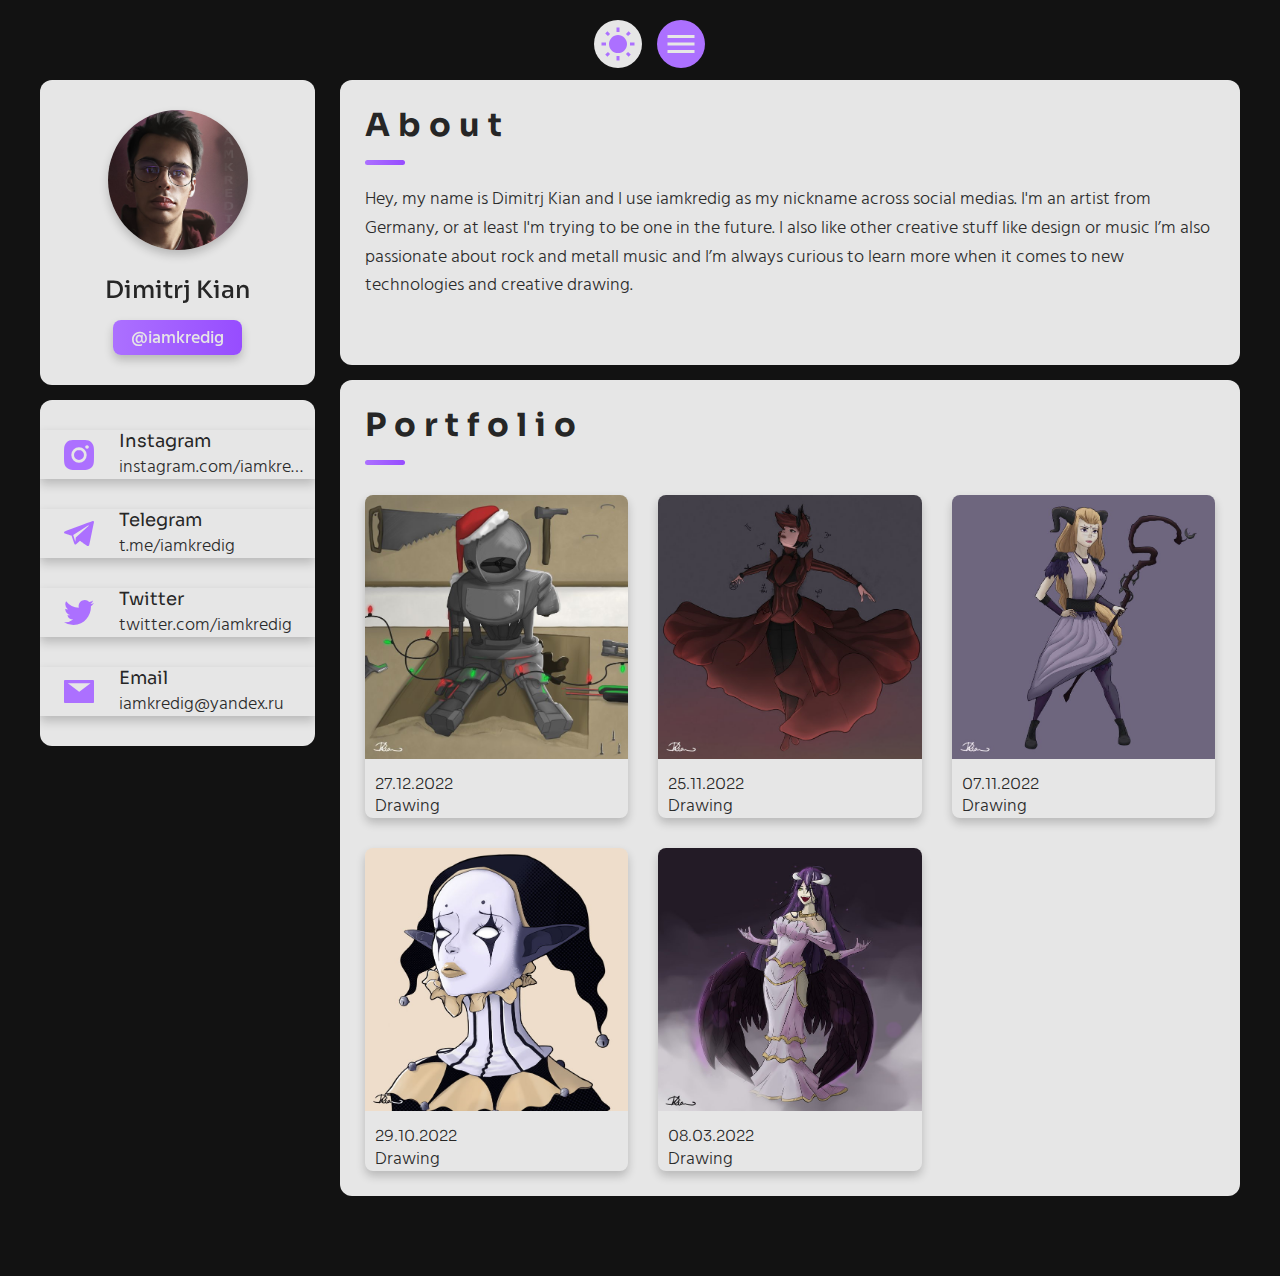
==== commit 9d7b6dc4: "added something from rebranding branch" ====
--- a/index.html
+++ b/index.html
@@ -63,96 +63,326 @@
     </nav>
 
     <main>
-    <div class="main-content">
-        <!-- #SIDEBAR -->
-
-        <div class="sidebar" data-sidebar>
-          <div class="sidebar-info">
-            <figure class="avatar-box">
-              <img
-                src="./assets/images/my-avatar.jpg"
-                alt="Dimitrj Kian"
-                width="90"
-              />
-            </figure>
-  
-            <div class="info-content">
-              <h2 class="name">HEY, I’M CHARLES BRUYERRE
-                BUT YOU CAN CALL ME SHARLEE</h2>
-            </div>
+      <!-- #SIDEBAR -->
+
+      <aside class="sidebar" data-sidebar>
+        <div class="sidebar-info">
+          <figure class="avatar-box">
+            <img
+              src="./assets/images/my-avatar.jpg"
+              alt="Dimitrj Kian"
+              width="90"
+            />
+          </figure>
+
+          <div class="info-content">
+            <h2 class="name">Dimitrj Kian</h2>
+            <p class="title">@iamkredig</p>
           </div>
-  
-          <div class="sidebar-info_more" id="contact">
-            <ul class="contacts-list">
-              <button class="contact-button">
-                <li class="contact-item">
-                  <a href="https://Instagram.com/iamkredig">
-                    <div class="icon-box">
+        </div>
+
+        <div class="sidebar-info_more" id="contact">
+          <ul class="contacts-list">
+            <button class="contact-button shorted">
+              <li class="contact-item">
+                <a href="https://Instagram.com/iamkredig">
+                  <div class="icon-box">
+                    <img
+                      class="icon"
+                      src="./assets/icons/icon-insta.svg"
+                      alt="world icon"
+                      width="30"
+                    />
+                  </div>
+
+                  <div class="contact-info">
+                    <h4 class="contact-title">Instagram</h4>
+                    <a
+                      href="https://Instagram.com/iamkredig"
+                      class="contact-link"
+                      >instagram.com/iamkredig</a
+                    >
+                  </div>
+                </a>
+              </li>
+            </button>
+
+            <button class="contact-button">
+              <li class="contact-item">
+                <a href="https://t.me/iamkredig">
+                  <div class="icon-box">
+                    <img
+                      class="icon"
+                      src="./assets/icons/icon-telegram.svg"
+                      alt="telegram icon"
+                      width="30"
+                    />
+                  </div>
+
+                  <div class="contact-info">
+                    <h4 class="contact-title">Telegram</h4>
+                    <a href="https://t.me/iamkredig" class="contact-link"
+                      >t.me/iamkredig</a
+                    >
+                  </div>
+                </a>
+              </li>
+            </button>
+
+            <button class="contact-button">
+              <li class="contact-item">
+                <a href="https://twitter.com/iamkredig">
+                  <div class="icon-box">
+                    <img
+                      class="icon"
+                      src="./assets/icons/icon-twitter.svg"
+                      alt="twitter icon"
+                      width="30"
+                    />
+                  </div>
+
+                  <div class="contact-info">
+                    <h4 class="contact-title">Twitter</h4>
+
+                    <a href="https://twitter.com/iamkredig" class="contact-link"
+                      >twitter.com/iamkredig</a
+                    >
+                  </div>
+                </a>
+              </li>
+            </button>
+
+            <button class="contact-button">
+              <li class="contact-item">
+                <a href="mailto:iamkredig@yandex.ru">
+                  <div class="icon-box">
+                    <img
+                      class="icon"
+                      src="./assets/icons/icon-mail.svg"
+                      alt="mail icon"
+                      width="30"
+                    />
+                  </div>
+
+                  <div class="contact-info">
+                    <h4 class="contact-title">Email</h4>
+                    <a href="mailto:iamkredig@yandex.ru" class="contact-link"
+                      >iamkredig@yandex.ru</a
+                    >
+                  </div>
+                </a>
+              </li>
+            </button>
+          </ul>
+        </div>
+      </aside>
+
+      <!-- #main-content-->
+
+      <div class="main-content">
+        <!-- #ABOUT -->
+
+        <article class="about" data-page="about" id="about">
+          <header>
+            <h2 class="article-title">About</h2>
+          </header>
+
+          <section class="about-text">
+            <p>
+              Hey, my name is Dimitrj Kian and I use iamkredig as my nickname across social medias.
+              I'm an artist from Germany, or at least I'm trying to be one in the future. 
+              I also like other creative stuff like design or music
+              I’m also passionate about rock and metall music and I’m always curious to learn more when it comes to new technologies and creative drawing.
+            </p>
+          </section>
+        </article>
+        
+        <!-- #PORTFOLIO -->
+
+        <article class="portfolio" data-page="portfolio" id="portfolio">
+          <header>
+            <h2 class="article-title">Portfolio</h2>
+          </header>
+
+          <section class="projects">
+            <!--
+          <ul class="filter-list">
+
+            <li class="filter-item">
+              <button class="active" data-filter-btn>All</button>
+            </li>
+
+            <li class="filter-item">
+              <button data-filter-btn>Drawing</button>
+            </li>
+
+          </ul>
+          <div class="filter-select-box">
+
+            <button class="filter-select" data-select>
+
+              <div class="select-value" data-selecct-value><h4>Select category</h4></div>
+
+            </button>
+
+            <ul class="select-list">
+
+              <li class="select-item">
+                <button data-select-item><a>All</a></button>
+              </li>
+
+              <li class="select-item">
+                <button data-select-item><a>Drawing</a></button>
+              </li>
+            </ul>
+          </div>
+        -->
+
+            <ul class="project-list">
+              <li
+              class="project-item active"
+              data-filter-item
+              data-category="drawing"
+            >
+              <a href="https://www.instagram.com/p/CmpnVNUtpT9/">
+                <figure class="project-img">
+                  <div class="project-item-icon-box">
+                    <img
+                      class="icon"
+                      src="./assets/icons/icon-visibility.svg"
+                      alt="eye icon"
+                      width="25px"
+                    />
+                  </div>
+
+                  <img
+                    src="./assets/images/5.jpg"
+                    alt="drawing"
+                    loading="lazy"
+                  />
+                </figure>
+              </a>
+              <h5 class="project-title">27.12.2022</h5>
+
+              <p class="project-category">Drawing</p>
+            </li>
+
+              <li
+                class="project-item active"
+                data-filter-item
+                data-category="drawing"
+              >
+                <a href="https://www.instagram.com/p/ClZCDpPtUnn/">
+                  <figure class="project-img">
+                    <div class="project-item-icon-box">
                       <img
                         class="icon"
-                        src="./assets/icons/icon-insta.svg"
-                        alt="world icon"
-                        width="30"
+                        src="./assets/icons/icon-visibility.svg"
+                        alt="eye icon"
+                        width="25px"
                       />
                     </div>
-                  </a>
-                </li>
-              </button>
-  
-              <button class="contact-button">
-                <li class="contact-item">
-                  <a href="https://t.me/iamkredig">
-                    <div class="icon-box">
+
+                    <img
+                      src="./assets/images/4.jpg"
+                      alt="drawing"
+                      loading="lazy"
+                    />
+                  </figure>
+                </a>
+                <h5 class="project-title">25.11.2022</h5>
+
+                <p class="project-category">Drawing</p>
+              </li>
+
+              <li
+                class="project-item active"
+                data-filter-item
+                data-category="drawing"
+              >
+                <a href="https://www.instagram.com/p/Cko04FyNpaf/">
+                  <figure class="project-img">
+                    <div class="project-item-icon-box">
                       <img
                         class="icon"
-                        src="./assets/icons/icon-telegram.svg"
-                        alt="telegram icon"
-                        width="30"
+                        src="./assets/icons/icon-visibility.svg"
+                        lt="eye icon"
+                        width="25px"
                       />
                     </div>
-  
-                    
-                  </a>
-                </li>
-              </button>
-  
-              <button class="contact-button">
-                <li class="contact-item">
-                  <a href="https://twitter.com/iamkredig">
-                    <div class="icon-box">
+
+                    <img
+                      src="./assets/images/3.jpg"
+                      alt="drawing"
+                      loading="lazy"
+                    />
+                  </figure>
+                </a>
+
+                <h5 class="project-title">07.11.2022</h5>
+
+                <p class="project-category">Drawing</p>
+              </li>
+
+              <li
+                class="project-item active"
+                data-filter-item
+                data-category="drawing"
+              >
+                <a href="https://www.instagram.com/p/CkT1-5ntFcP/">
+                  <figure class="project-img">
+                    <div class="project-item-icon-box">
                       <img
                         class="icon"
-                        src="./assets/icons/icon-twitter.svg"
-                        alt="twitter icon"
-                        width="30"
+                        src="./assets/icons/icon-visibility.svg"
+                        lt="eye icon"
+                        width="25px"
                       />
                     </div>
-  
-                   
-                  </a>
-                </li>
-              </button>
-  
-              <button class="contact-button">
-                <li class="contact-item">
-                  <a href="mailto:iamkredig@yandex.ru">
-                    <div class="icon-box">
+
+                    <img
+                      src="./assets/images/2.jpg"
+                      alt="drawing"
+                      loading="lazy"
+                    />
+                  </figure>
+                </a>
+                <h5 class="project-title">29.10.2022</h5>
+
+                <p class="project-category">Drawing</p>
+              </li>
+
+              <li
+                class="project-item active"
+                data-filter-item
+                data-category="drawing"
+              >
+                <a href="https://www.instagram.com/p/CdTXBWwNpAs/">
+                  <figure class="project-img">
+                    <div class="project-item-icon-box">
                       <img
                         class="icon"
-                        src="./assets/icons/icon-mail.svg"
-                        alt="mail icon"
-                        width="30"
+                        src="./assets/icons/icon-visibility.svg"
+                        alt="eye icon"
+                        width="25px"
                       />
                     </div>
-  
-                    
-                  </a>
-                </li>
-              </button>
+
+                    <img
+                      src="./assets/images/1.jpg"
+                      alt="drawing"
+                      loading="lazy"
+                    />
+                  </figure>
+                </a>
+                <h5 class="project-title">08.03.2022</h5>
+
+                <p class="project-category">Drawing</p>
+              </li>
             </ul>
-          </div>
-        </div>
-    </div>
+          </section>
+        </article>
+      </div>
     </main>
 
     <!-- js link -->
--- a/assets/css/style.css
+++ b/assets/css/style.css
@@ -62,6 +62,10 @@
   /*navbar*/
 
   --navbar-height: 60px;
+
+  /*box shadow*/
+  --box-shadow-1: 0 5px 10px 0 rgba(0, 0, 0, 0.2);
+  --box-shadow-2: 0 12px 20px 0 rgba(0, 0, 0, 0.2);
 }
 
 /*#RESET*/
@@ -154,6 +158,7 @@
   position: relative;
   width: 48px;
   height: 48px;
+  margin-left: 15px;
   display: flex;
   justify-content: center;
   align-items: center;
@@ -241,17 +246,14 @@
 /*#MAIN*/
 
 main {
+  margin: 15px 12px;
   min-width: 259px;
 }
 
-.main-content{
-  margin-top: 150px;
-}
-
 /*#SIDEBAR*/
 
 .sidebar {
- 
+  overflow: hidden;
   transition: var(--transition-1-5);
 }
 
@@ -261,6 +263,7 @@
   margin-bottom: 15px;
   position: relative;
   display: flex;
+  justify-content: flex-start;
   align-items: center;
   gap: 15px;
   padding-top: 30px;
@@ -269,23 +272,23 @@
 }
 
 .sidebar-info_more {
-  display: flex;
-  justify-content: center;
+  padding-top: 30px;
+  padding-bottom: 30px;
   background: var(--bg-2);
   border-radius: 12px;
   transition: var(--transition-1-5);
 }
 
 .avatar-box {
-  width: 100%;
   margin-left: 15px;
   margin-right: 15px;
 }
 
 .avatar-box img {
-  border-radius: 10%;
-  width: auto;
-
+  width: 90px;
+  object-fit: cover;
+  border-radius: 50%;
+  box-shadow: var(--box-shadow-1);
 }
 
 .name {
@@ -296,7 +299,7 @@
 }
 
 .info-content .title {
-
+  box-shadow: var(--box-shadow-1);
   background: var(--violett-accent-gradient);
   color: var(--bg-2);
   font-weight: var(--fw-500);
@@ -306,21 +309,19 @@
 }
 
 .contacts-list {
-  width: 80%;
-  display: flex;
-  justify-content: space-evenly;
-  flex-direction: row;
+  display: grid;
+  grid-template-columns: 1fr;
   gap: 16px;
 }
 
 .contact-item {
+  box-shadow: var(--box-shadow-1);
   display: flex;
   align-items: center;
   gap: 16px;
 }
 
 .contact-button {
-  width: fit-content;
   background-color: var(--bg-2);
   transition-duration: 0.4s;
 }
@@ -340,7 +341,7 @@
   display: none;
   margin: 0;
   width: 100%;
-  height: 198px;
+  height: 100px;
   background:var(--bg-1);
   position: fixed;
   align-items: center;
@@ -357,7 +358,7 @@
   height: 100%;
   width: 100%;
   background-color: var(--bg-1);
-  top: 198px;
+  top: 100px;
   left: 0;
   right: 0;
   text-align: center;
@@ -396,9 +397,16 @@
   gap: 15px;
   right: 0;
   left:0;
-  top: 58px;
+  top: 20px;
   z-index: 102;
   padding: 0px 88px 0 98px;
+  transform: translateY(0);
+  transition: var(--transition-1-5);
+}
+
+.header.hidden{
+  transform: translateY(-500%);
+  transition: var(--transition-1-5);
 }
 
 .toggle-dark-button {
@@ -407,7 +415,7 @@
   margin-left: 8px;
   width: 48px;
   height: 48px;
-  background: var(--text-color-highlight);
+  background: var(--bg-2);
   cursor: pointer;
   border-radius: 48px;
 }
@@ -500,6 +508,7 @@
 }
 
 .service-item {
+  box-shadow: var(--box-shadow-1);
   position: relative;
   padding: 20px;
   border-radius: 8px;
@@ -541,6 +550,9 @@
 
 /*#PORTFOLIO*/
 
+.portfolio {
+  margin-top: 15px;
+}
 /*.filter-list { display: none; }
 
 .filter-select-box {
@@ -613,6 +625,7 @@
 .project-item.active {
   display: block;
   border-radius: 8px;
+  box-shadow: var(--box-shadow-1);
   animation: scaleUp 0.25s ease forwards;
 }
 
@@ -665,6 +678,7 @@
   opacity: 0;
   z-index: 1;
   transition: var(--transition-1);
+  box-shadow: var(--box-shadow-1);
 }
 
 .project-item > a:hover .project-item-icon-box {
@@ -701,8 +715,9 @@
   .project-img {
     height: auto;
   }
-  .sidebar-info{
-    flex-direction: column;
+
+  .main {
+    margin-top: 100px;
   }
 }
 
@@ -761,7 +776,7 @@
   }
 
   .avatar-box img {
-    width: 300px;
+    width: 140px;
   }
 
   .info-content .name {
@@ -846,10 +861,14 @@
     width: 100px;
   }
 
+  main {
+    margin-top: 80px;
+  }
+
   /*SIDEBAR*/
 
   .contacts-list {
-    grid-template-rows: 1fr 1fr;
+    grid-template-columns: 1fr 1fr;
     gap: 30px 15px;
   }
 
@@ -902,7 +921,19 @@
 
   .sidebar,
   article {
-    width: 100%;
+    width: 950px;
+  }
+
+  /*MAIN*/
+
+  main {
+    margin-bottom: 80px;
+  }
+
+  .main-content {
+    position: relative;
+    width: max-content;
+    margin: auto;
   }
 
   /*ABOUT*/
@@ -917,8 +948,7 @@
   /*PORTFOLIO*/
 
   .project-list {
-    display: flex;
-    flex-direction: row;
+    grid-template-columns: repeat(3, 1fr);
   }
 }
 
@@ -947,7 +977,12 @@
     height: 60px;
   }
 
-    /*REUSED STYLE*/
+  /*REUSED STYLE*/
+
+  .sidebar,
+  article {
+    width: auto;
+  }
 
   /*MAIN*/
 
@@ -956,19 +991,28 @@
     margin-inline: auto;
     display: flex;
     justify-content: center;
+    align-items: stretch;
     gap: 25px;
   }
 
+  .main-content {
+    min-width: 75%;
+    width: 75%;
+    margin: 0;
+  }
+
   /*SIDEBAR*/
 
   .sidebar {
-    flex-direction: row;
+    position: sticky;
     top: 80px;
     height: 100%;
+    margin-bottom: 0;
+    z-index: 1;
   }
 
   .sidebar-info {
-    flex-direction: row;
+    flex-direction: column;
   }
 
   .info-content .name {
@@ -991,8 +1035,21 @@
     visibility: visible;
   }
 
+  .contacts-list {
+    grid-template-columns: 1fr;
+  }
+
   .contact-info :is(.contact-link) {
     white-space: nowrap;
+    overflow: hidden;
+    text-overflow: ellipsis;
+  }
+
+  .contact-link {
+    max-width: calc(100% - 10px);
+    overflow: hidden;
+    white-space: nowrap; /* Don't forget this one */
+    text-overflow: ellipsis;
   }
 
   .separator:last-of-type {
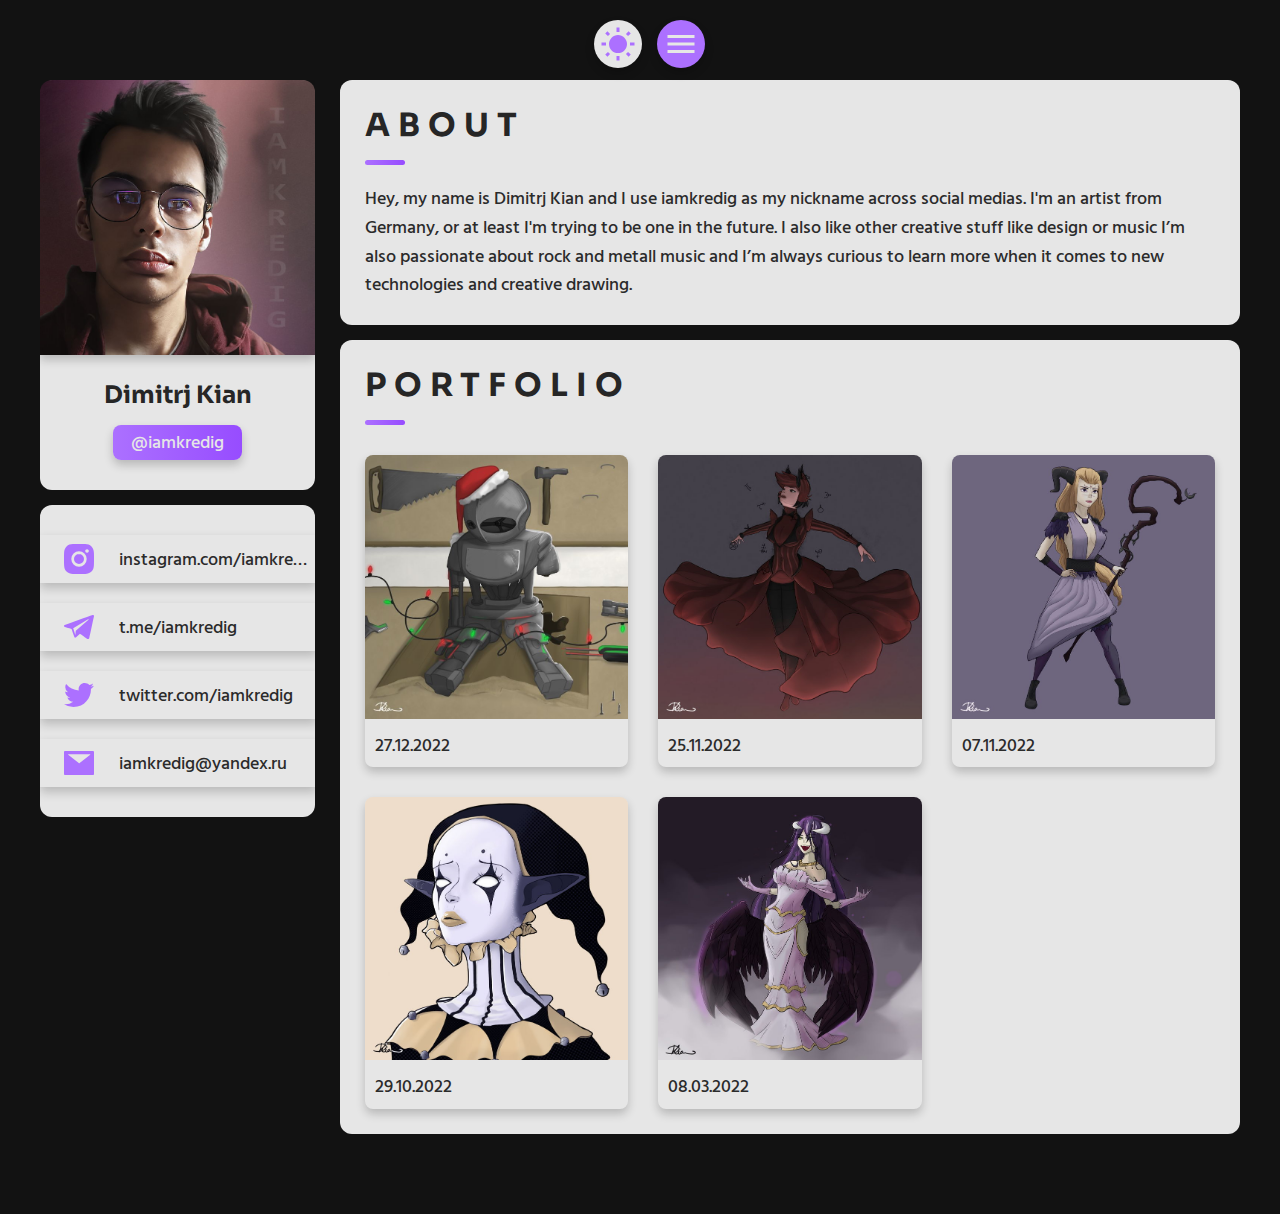
==== commit 1dcf4f95: "more redisign" ====
--- a/index.html
+++ b/index.html
@@ -48,16 +48,13 @@
     <nav class="navbar">
       <ul class="navbar-list">
         <li class="navbar-item">
-          <a href="index.html" class="navbar-link">Home</a>
+          <a href="#index" class="navbar-link">Contact</a>
         </li>
         <li class="navbar-item">
-          <a href="about.html" class="navbar-link">About</a>
+          <a href="#about" class="navbar-link">About</a>
         </li>
-        <!--
-      <li class="navbar-item"><a href="#" class="navbar-link">Resume</a></li>
-      -->
         <li class="navbar-item">
-          <a href="portfolio.html" class="navbar-link">Portfolio</a>
+          <a href="#portfolio" class="navbar-link">Portfolio</a>
         </li>
       </ul>
     </nav>
@@ -76,7 +73,7 @@
           </figure>
 
           <div class="info-content">
-            <h2 class="name">Dimitrj Kian</h2>
+            <h4 class="name">Dimitrj Kian</h4>
             <p class="title">@iamkredig</p>
           </div>
         </div>
@@ -96,7 +93,6 @@
                   </div>
 
                   <div class="contact-info">
-                    <h4 class="contact-title">Instagram</h4>
                     <a
                       href="https://Instagram.com/iamkredig"
                       class="contact-link"
@@ -120,7 +116,6 @@
                   </div>
 
                   <div class="contact-info">
-                    <h4 class="contact-title">Telegram</h4>
                     <a href="https://t.me/iamkredig" class="contact-link"
                       >t.me/iamkredig</a
                     >
@@ -142,8 +137,6 @@
                   </div>
 
                   <div class="contact-info">
-                    <h4 class="contact-title">Twitter</h4>
-
                     <a href="https://twitter.com/iamkredig" class="contact-link"
                       >twitter.com/iamkredig</a
                     >
@@ -165,7 +158,6 @@
                   </div>
 
                   <div class="contact-info">
-                    <h4 class="contact-title">Email</h4>
                     <a href="mailto:iamkredig@yandex.ru" class="contact-link"
                       >iamkredig@yandex.ru</a
                     >
@@ -262,9 +254,7 @@
                   />
                 </figure>
               </a>
-              <h5 class="project-title">27.12.2022</h5>
-
-              <p class="project-category">Drawing</p>
+              <a class="project-title">27.12.2022</a>
             </li>
 
               <li
@@ -290,9 +280,7 @@
                     />
                   </figure>
                 </a>
-                <h5 class="project-title">25.11.2022</h5>
-
-                <p class="project-category">Drawing</p>
+                <a class="project-title">25.11.2022</a>
               </li>
 
               <li
@@ -319,9 +307,7 @@
                   </figure>
                 </a>
 
-                <h5 class="project-title">07.11.2022</h5>
-
-                <p class="project-category">Drawing</p>
+                <a class="project-title">07.11.2022</a>
               </li>
 
               <li
@@ -347,9 +333,7 @@
                     />
                   </figure>
                 </a>
-                <h5 class="project-title">29.10.2022</h5>
-
-                <p class="project-category">Drawing</p>
+                <a class="project-title">29.10.2022</a>
               </li>
 
               <li
@@ -375,9 +359,7 @@
                     />
                   </figure>
                 </a>
-                <h5 class="project-title">08.03.2022</h5>
-
-                <p class="project-category">Drawing</p>
+                <a class="project-title">08.03.2022</a>
               </li>
             </ul>
           </section>
--- a/assets/css/style.css
+++ b/assets/css/style.css
@@ -203,11 +203,12 @@
 p {
   font-family: var(--ff-text);
   font-size: var(--fs-4);
-  font-weight: var(--fw-300);
+  font-weight: var(--fw-500);
   color: var(--text-color);
 }
 
 .article-title {
+  text-transform: uppercase;
   margin-bottom: 30px;
   position: relative;
   padding-bottom: 7px;
@@ -218,8 +219,8 @@
   position: absolute;
   bottom: 0;
   left: 0;
-  width: 30px;
-  height: 3px;
+  width: 40px;
+  height: 4px;
   background: var(--violett-accent-gradient);
   border-radius: 3px;
 }
@@ -259,14 +260,14 @@
 
 .sidebar-info {
   background: var(--bg-2);
-  border-radius: 12px;
+  border-radius: 15px 15px 12px 12px;
   margin-bottom: 15px;
   position: relative;
   display: flex;
   justify-content: flex-start;
   align-items: center;
+  flex-direction: column;
   gap: 15px;
-  padding-top: 30px;
   padding-bottom: 30px;
   transition: var(--transition-1-5);
 }
@@ -279,22 +280,17 @@
   transition: var(--transition-1-5);
 }
 
-.avatar-box {
-  margin-left: 15px;
-  margin-right: 15px;
-}
-
 .avatar-box img {
-  width: 90px;
+  width: 60%;
   object-fit: cover;
-  border-radius: 50%;
+  border-radius: 12px 12px 0 0;
   box-shadow: var(--box-shadow-1);
 }
 
 .name {
+  font-size: var(--fs-2);
+  font-weight: var(--fw-700);
   letter-spacing: normal;
-}
-.info-content .name {
   margin-bottom: 10px;
 }
 
@@ -306,6 +302,7 @@
   width: max-content;
   padding: 3px 12px;
   border-radius: 8px;
+  margin: auto;
 }
 
 .contacts-list {
@@ -401,7 +398,7 @@
   z-index: 102;
   padding: 0px 88px 0 98px;
   transform: translateY(0);
-  transition: var(--transition-1-5);
+  transition: var(--transition-1);
 }
 
 .header.hidden{
@@ -418,6 +415,7 @@
   background: var(--bg-2);
   cursor: pointer;
   border-radius: 48px;
+  box-shadow: var(--box-shadow-1);
 }
 
 .toggle-nav-button {
@@ -429,6 +427,7 @@
   border-radius: 48px;
   display: block;
   transition: var(--transition-1);
+  box-shadow: var(--box-shadow-1);
 }
 
 .toggle-nav-button.active{
@@ -466,9 +465,9 @@
 }
 
 .navbar-link {
-  font-family: var(--ff-headline);
-  font-size: var(--fs-4);
-  font-weight: var(--fw-400);
+  font-family: var(--ff-text);
+  font-size: var(--fs-3);
+  font-weight: var(--fw-500);
   text-transform: capitalize;
   display: flex;
   align-items: center;
@@ -489,10 +488,6 @@
 
 .about-text {
   line-height: 1.6;
-}
-
-.about-text p {
-  margin-bottom: 15px;
 }
 
 /*#service */
@@ -703,7 +698,7 @@
 }
 
 .project-title {
-  font-family: var(--ff-headline);
+  margin-bottom: 10px;
   line-height: 1.3;
 }
 
@@ -711,6 +706,10 @@
 
 @media (min-width: 450px) {
   /*#PORTFOLIO*/
+
+  .avatar-box img {
+    width: 100%;
+  }
 
   .project-img {
     height: auto;
@@ -775,10 +774,6 @@
     gap: 25px;
   }
 
-  .avatar-box img {
-    width: 140px;
-  }
-
   .info-content .name {
     margin-bottom: 15px;
   }
@@ -804,10 +799,6 @@
 
   .about .article-title {
     margin-bottom: 20px;
-  }
-
-  .about-text {
-    margin-bottom: 40px;
   }
 
   /* service */
@@ -827,36 +818,27 @@
   .service-content-box {
     text-align: left;
   }
-
-  /*#RESUME*/
-
-  .timeline-list {
-    margin-left: 65px;
-  }
-
-  .timeline-item:not(:last-child)::before {
-    left: -40px;
-  }
-
-  .timeline-item::after {
-    height: 8px;
-    width: 8px;
-    left: -43px;
-  }
-
-  .skills-item:not(:last-child) {
-    margin-bottom: 25px;
-  }
 }
 
 @media (min-width: 768px) {
   /*REUSED STYLE*/
+
+  .avatar-box img {
+    width: 50%;
+    margin: auto;
+    border-radius: 100%;
+    margin-top: 20px;
+  }
 
   .sidebar,
   article {
     width: 700px;
   }
 
+  .sidebar-info_more{
+    padding: 30px;
+  }
+
   .has-scrollbar::-webkit-scrollbar-button {
     width: 100px;
   }
@@ -869,7 +851,14 @@
 
   .contacts-list {
     grid-template-columns: 1fr 1fr;
-    gap: 30px 15px;
+  }
+
+  .contact-item{
+    border-radius: 12px;
+  }
+
+  .contact-button{
+    border-radius: 12px;
   }
 
   /*PORTFOLIO*/
@@ -936,15 +925,6 @@
     margin: auto;
   }
 
-  /*ABOUT*/
-
-  /* service */
-
-  .service-list {
-    grid-template-columns: 1fr 1fr;
-    gap: 20px 25px;
-  }
-
   /*PORTFOLIO*/
 
   .project-list {
@@ -982,6 +962,13 @@
   .sidebar,
   article {
     width: auto;
+  }
+
+  .avatar-box img {
+    width: 100%;
+    margin: none;
+    border-radius: 12px 12px 0 0 ;
+    margin-top: 0;
   }
 
   /*MAIN*/
@@ -1011,13 +998,9 @@
     z-index: 1;
   }
 
-  .sidebar-info {
-    flex-direction: column;
-  }
-
   .info-content .name {
     font-size: var(--fs-3);
-    font-weight: var(--fw-500);
+    font-weight: var(--fw-700);
     white-space: nowrap;
     text-align: center;
   }
@@ -1031,6 +1014,8 @@
   }
 
   .sidebar-info_more {
+    padding-left: 0px;
+    padding-right: 0px;
     opacity: 1;
     visibility: visible;
   }
@@ -1038,6 +1023,14 @@
   .contacts-list {
     grid-template-columns: 1fr;
   }
+  .contact-item{
+    border-radius: 0px;
+  }
+
+  .contact-button{
+    border-radius: 0px;
+  }
+
 
   .contact-info :is(.contact-link) {
     white-space: nowrap;
